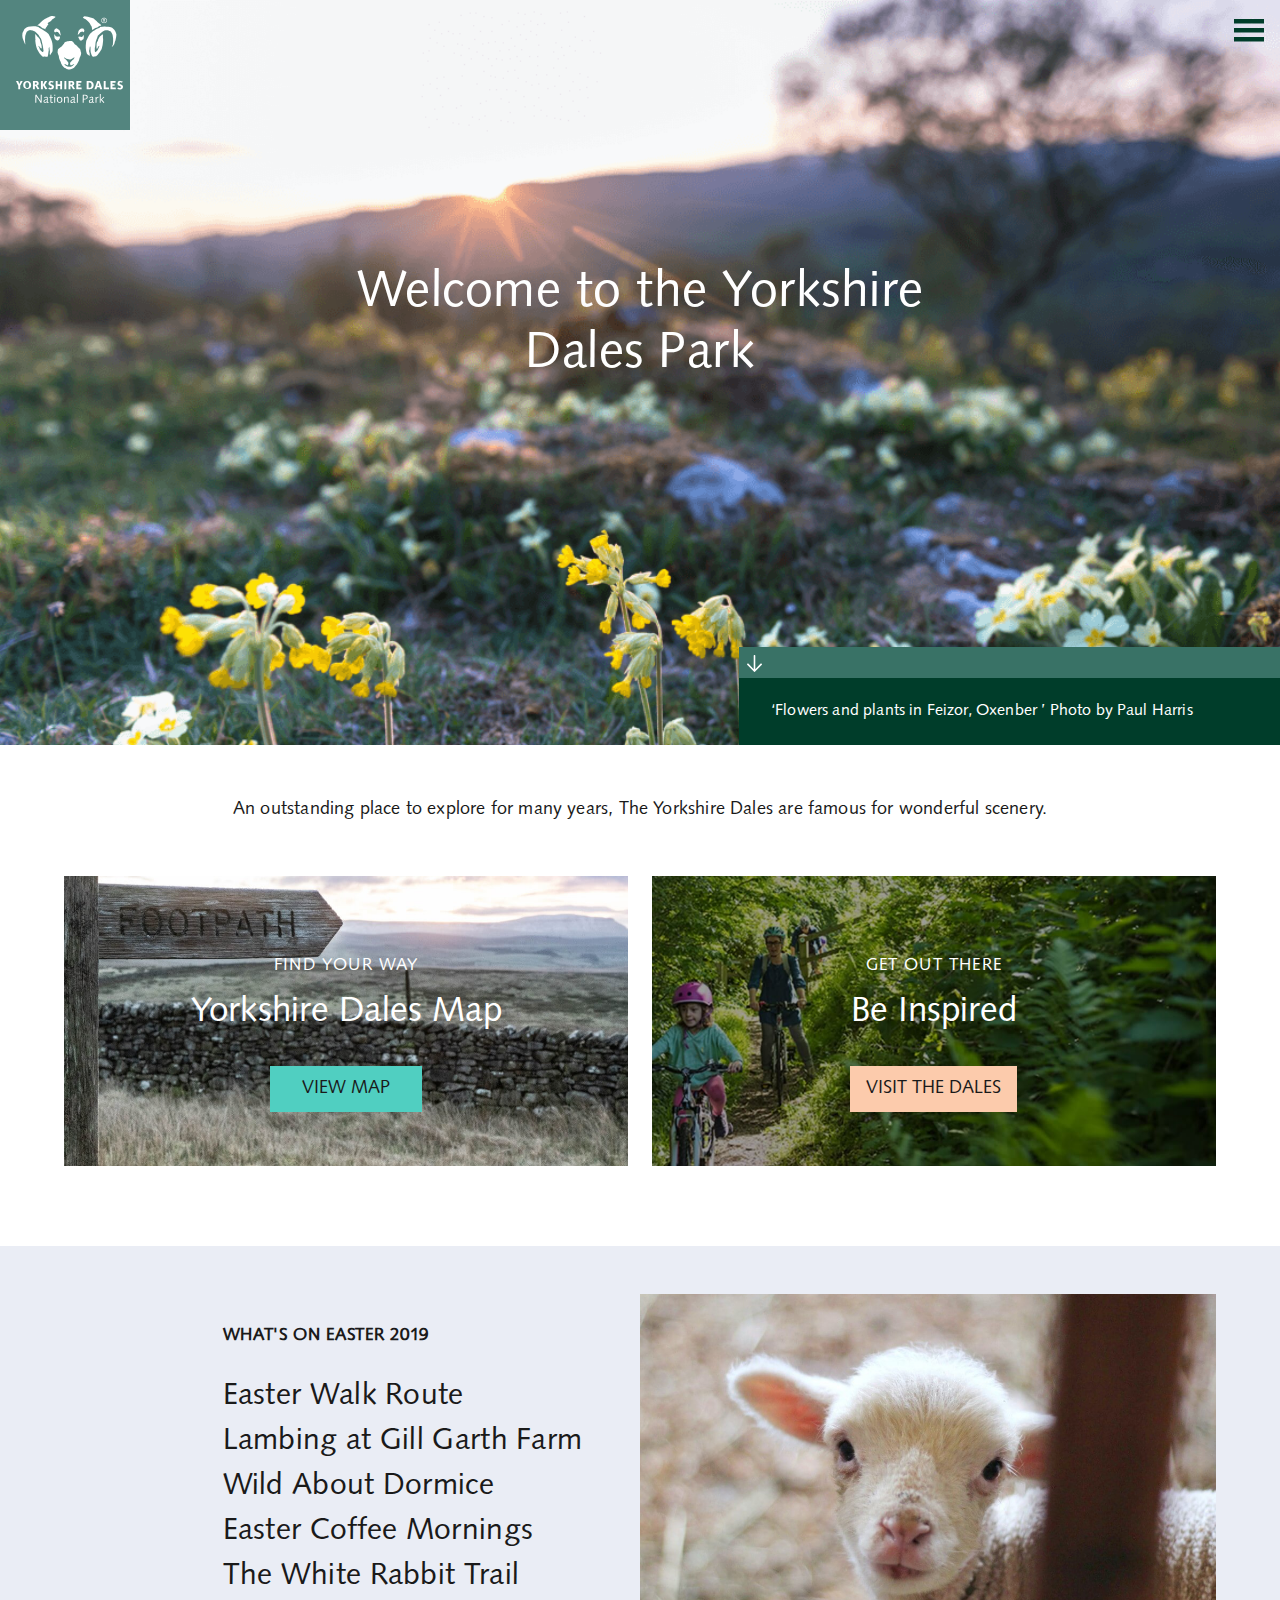
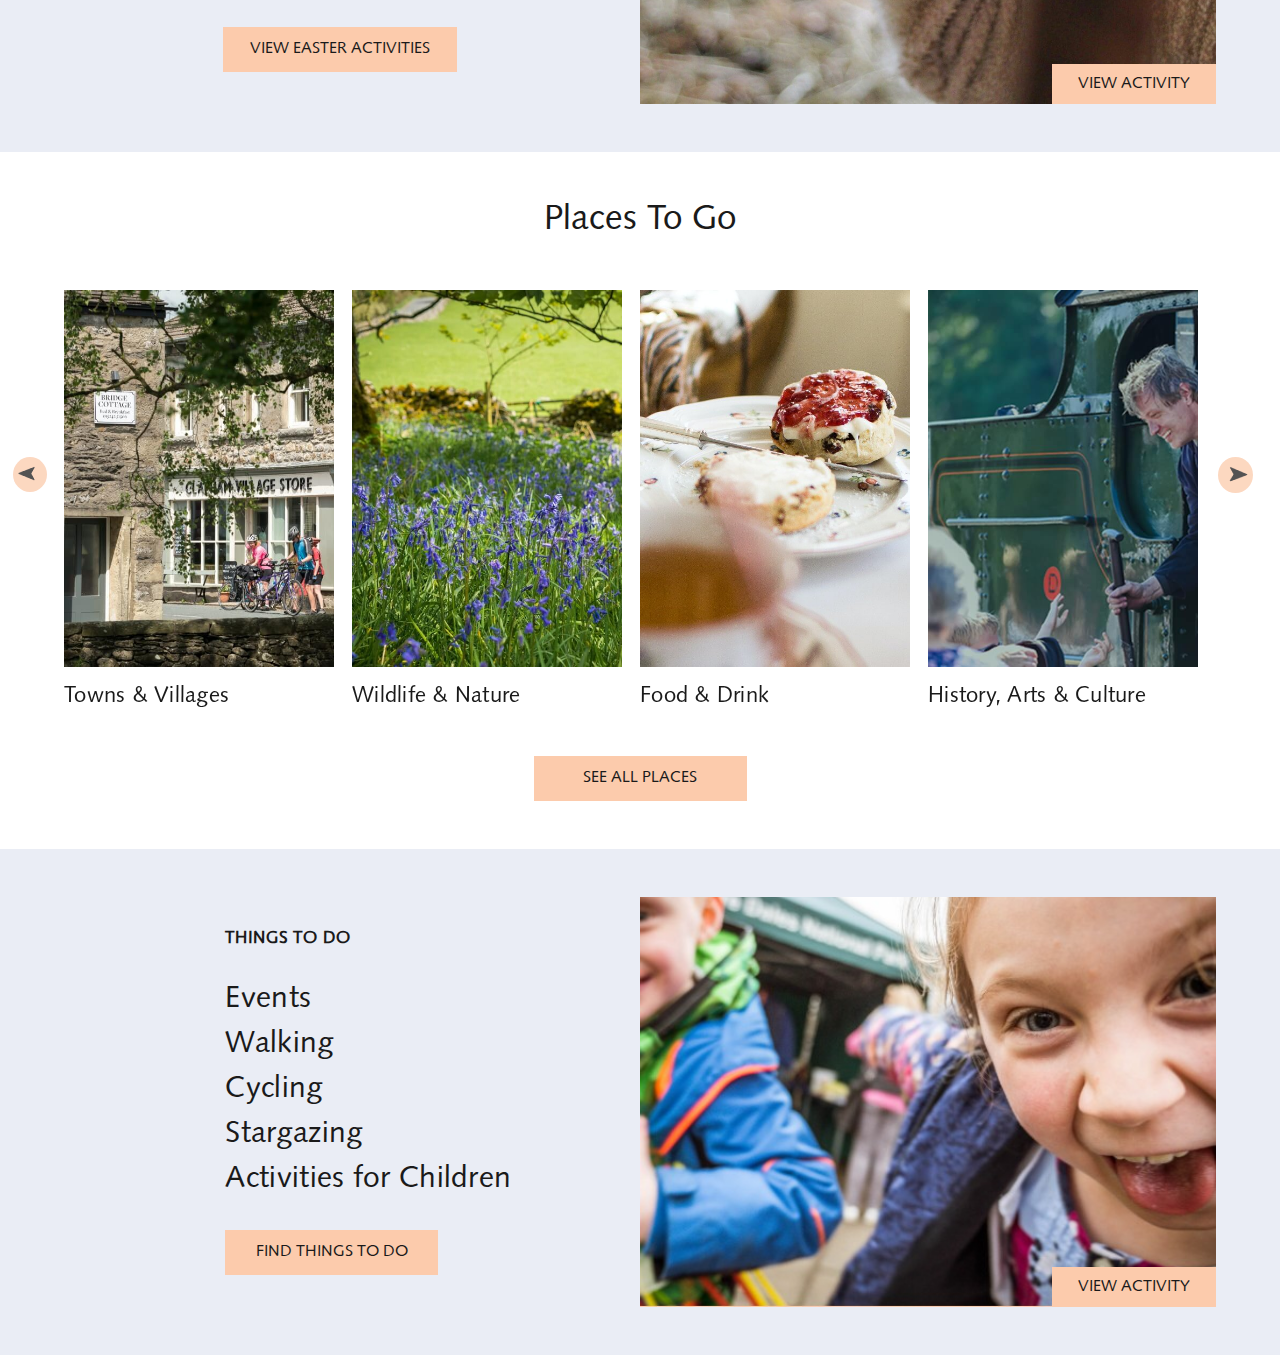
==== index.html @ fce26f01 "section four" ====
<!DOCTYPE html>
<html lang="en">
<head>
    <meta charset="UTF-8">
    <meta name="viewport" content="width=device-width, initial-scale=1"/>
    <link rel="shortcut icon" href="public/favicon.ico"/>
    <link rel="stylesheet" href="index.css">
    <link rel="stylesheet" type="text/css" href="slick-1.8.1/slick/slick.css"/>
    <link rel="stylesheet" type="text/css" href="slick-1.8.1/slick/slick-theme.css"/>
    <title>Yorkshire Dales Park | GabbyKC</title>
</head>
<body>
<header class="header">
    <div class="header__wrapper">
        <a href="#" class="header__logo">
            <img src="public/images/logo.svg" alt="Yorkshire Dales National Park">
        </a>
        <nav class="header__nav">
            <ul class="header__nav__ul">
                <li><a href="#">About</a></li>
                <li><a href="#">How You Can Help</a></li>
                <li><a href="#">Park Authority</a></li>
                <li><a href="#">Planning</a></li>
                <li><a href="#">Shop</a></li>
                <li><a href="#">News</a></li>
                <li><a href="#">Contact</a></li>
            </ul>
        </nav>

        <nav class="header__nav header__nav--main">
            <ul class="header__nav__ul">
                <li><a href="#">Places to Go</a></li>
                <li><a href="#">Things to Do</a></li>
                <li><a href="#">Plan Your Visit</a></li>
                <li><a href="#">Be Inspired</a></li>
                <li><a href="#">Explore By Map</a></li>
            </ul>
        </nav>

        <button id="modalButton" class="header__modal__button">
            <svg viewBox="0 0 100 80" width="30" height="30">
                <rect width="100" height="15"></rect>
                <rect y="30" width="100" height="15"></rect>
                <rect y="60" width="100" height="15"></rect>
            </svg>
        </button>

        <div id="headerModal" class="header__modal">
            <div class="header__modal__content">
                <span class="header__modal__close">&times;</span>
                <ul class="header__modal__content--first">
                    <li><a href="#">Places to Go</a></li>
                    <li><a href="#">Things to Do</a></li>
                    <li><a href="#">Plan Your Visit</a></li>
                    <li><a href="#">Be Inspired</a></li>
                    <li><a href="#">Explore By Map</a></li>
                </ul>

                <ul class="header__modal__content--second">
                    <li><a href="#">About</a></li>
                    <li><a href="#">How You Can Help</a></li>
                    <li><a href="#">Park Authority</a></li>
                    <li><a href="#">Planning</a></li>
                    <li><a href="#">Shop</a></li>
                    <li><a href="#">News</a></li>
                    <li><a href="#">Contact</a></li>
                </ul>
            </div>
        </div>
    </div>
    <h1 class="header__welcome">Welcome to the Yorkshire <br> Dales Park</h1>
    <div class="header__photo-credit">
        <div class="header__photo-credit__icon">
            <img src="public/images/hero-arrow.svg" alt="down arrow icon">
        </div>
        <p class="header__photo-credit__text">‘Flowers and plants in Feizor, Oxenber ’ Photo by Paul Harris</p>
    </div>
</header>

<section class="wrapper section-one">
    <p class="section-one__intro">
        An outstanding place to explore for many years, The Yorkshire Dales are famous for wonderful scenery.
    </p>
    <div class="d-flex space-between">
        <div class="flex-2 align-c section-one__background--first">
            <p class="section-one__small">FIND YOUR WAY</p>
            <h3 class="section-one__large">Yorkshire Dales Map</h3>
            <a href="#" class="section-one__link section-one__link--green">VIEW MAP</a>
        </div>
        <div class="flex-2 align-c section-one__background--second">
            <p class="section-one__small">GET OUT THERE</p>
            <h3 class="section-one__large">Be Inspired</h3>
            <a href="#" class="section-one__link section-one__link--salmon">VISIT THE DALES</a>
        </div>
    </div>
</section>

<section class="activities">
    <div class="wrapper d-flex activities__container">
        <div class="activities__content">
            <h5 class="activities__intro">WHAT'S ON EASTER 2019</h5>
            <img class="section-two__footprint--one" src="public/images/Footprint.svg" alt="footprint">
            <ul class="activities__list">
                <li>Easter Walk Route</li>
                <li>Lambing at Gill Garth Farm</li>
                <li>Wild About Dormice</li>
                <li>Easter Coffee Mornings</li>
                <li>The White Rabbit Trail</li>
            </ul>
            <a href="#" class="activities__view-all">VIEW EASTER ACTIVITIES</a>
        </div>
        <div class="activities__image">
            <img class="section-two__footprint--two" src="public/images/Footprint-1.svg" alt="footprint">
            <a href="#" class="activities__view-activity">VIEW ACTIVITY</a>
        </div>
    </div>
</section>

<section class="section-three wrapper">
    <h3 class="section-three__intro">Places To Go</h3>

    <div class="section-three__carousel">
        <div class="section-three__carousel__item">
            <img src="public/images/Rectangle1.jpg" alt="storefront stock image">
            <p>Towns & Villages</p>
        </div>
        <div class="section-three__carousel__item">
            <img src="public/images/Rectangle2.jpg" alt="lavender field stock image">
            <p>Wildlife & Nature</p>
        </div>
        <div class="section-three__carousel__item">
            <img src="public/images/Rectangle3.jpg" alt="tea and cakes stock image">
            <p>Food & Drink</p>
        </div>
        <div class="section-three__carousel__item">
            <img src="public/images/Rectangle4.jpg" alt="man in train stock image">
            <p>History, Arts & Culture</p>
        </div>

        <div class="section-three__carousel__item">
            <img src="public/images/Rectangle1.jpg" alt="storefront stock image">
            <p>First image again</p>
        </div>
        <div class="section-three__carousel__item">
            <img src="public/images/Rectangle2.jpg" alt="lavender field stock image">
            <p>Second image again</p>
        </div>
        <div class="section-three__carousel__item">
            <img src="public/images/Rectangle3.jpg" alt="tea and cakes stock image">
            <p>Third image again</p>
        </div>
        <div class="section-three__carousel__item">
            <img src="public/images/Rectangle4.jpg" alt="man in train stock image">
            <p>Fourth image again</p>
        </div>
    </div>
    <div class="section-three__see-all-container">
        <a href="#" class="section-three__see-all">SEE ALL PLACES</a>
    </div>
</section>

<section class="activities">
    <div class="wrapper d-flex activities__container">
        <div class="activities__content">
            <h5 class="activities__intro">THINGS TO DO</h5>
            <img class="section-four__footprint--one" src="public/images/Footprint.svg" alt="footprint">
            <ul class="activities__list activities__list--second">
                <li>Events</li>
                <li>Walking</li>
                <li>Cycling</li>
                <li>Stargazing</li>
                <li>Activities for Children</li>
            </ul>
            <a href="#" class="activities__view-all activities__view-all--second">FIND THINGS TO DO</a>
        </div>
        <div class="activities__image activities__image--second">
            <img class="section-four__footprint--two" src="public/images/Footprint-1.svg" alt="footprint">
            <a href="#" class="activities__view-activity">VIEW ACTIVITY</a>
        </div>
    </div>
</section>
<script src="https://ajax.googleapis.com/ajax/libs/jquery/3.5.1/jquery.min.js"></script>
<script src="slick-1.8.1/slick/slick.js"></script>
<script src="index.js"></script>
</body>
</html>
---- index.css ----
/*Font */
@font-face {
    font-family: 'Syntax LT Std Roman';
    src: url('public/fonts/SyntaxLTStd-Roman.otf');
}

/*Resets*/
* {
    margin: 0;
    padding: 0;
    box-sizing: border-box;
}

a {
    text-decoration: none;
    color: var(--text-colour);
}

body {
    font-family: 'Syntax LT Std Roman', sans-serif;
    color: var(--text-colour);
    font-size: var(--font-reg);
    max-width: 1460px;
    margin: auto;
}

/*Variables*/
:root {
    --white: #FFFFFF;
    --text-colour: #1A1A1A;
    --underline: #50CFC1;
    --btn-salmon: #FCCBAC;
    --blue-grey: #96A3CF;
    --light-blue-grey: #EAEDF5;
    --plum: #986987;
    --forest-green: #003D2A;
    --mid-forest-green: #397266;
    --logo-green: #53857F;
    --nav-green: #AACAC7;
    --footer-green: #5F877B;
    --font-reg: 16px;
    --font-reg-1: 17px;
    --font-reg-2: 18px;
    --font-reg-6: 22px;
    --font-med: 25px;
    --font-medx: 30px;
    --font-large: 35px;
    --font-largest: 50px;
    --border-radius: 4px
}

/*Utilities */
.wrapper {
    width: 70%;
    margin: auto;
}

.d-flex {
    display: flex;
}

.space-between {
    justify-content: space-between;
}

.flex-2 {
    flex-basis: 49%;
}

.align-c {
    text-align: center;
}

/*Styles */
.header {
    display: flex;
    flex-direction: column;
    height: 745px;
    justify-content: space-between;
    background: url('public/images/background-large.png');
    background-size: cover;
}

.header__wrapper {
    position: relative;
}

.header__logo {
    background: var(--logo-green);
    display: inline-block;
    position: absolute;
    left: 15%;
    height: 130px;
    width: 130px;
    padding: 1rem;
}

.header__nav {
    background: var(--white);
    padding-right: 15%;
    letter-spacing: 0.16px;
    height: 50px;
    padding-left: 12%;
    margin-left: 15%;
}

.header__nav--main {
    background: var(--nav-green);
    font-size: var(--font-reg-2);
    letter-spacing: 0.18px;
    padding-left: 10%;
}

.header__nav__ul {
    display: flex;
    list-style: none;
    justify-content: flex-end;
    height: 100%;
    align-items: center;
}

.header__nav li {
    padding: .15rem .6rem;
    border-radius: var(--border-radius);
    margin-left: 1rem;
}

.header__nav li:hover {
    background: var(--nav-green);
}

.header__nav--main li {
    margin-left: 2rem;
}

.header__nav--main li:hover {
    background: var(--white);
}

.header__welcome {
    text-align: center;
    font-size: var(--font-largest);
    color: var(--white);
    text-shadow: 0 3px 54px #0000007A;
    letter-spacing: 0.5px;
    font-weight: normal;
}

.header__modal {
    display: none;
}

.header__modal__button {
    display: none;
}

.header__photo-credit {
    align-self: flex-end;
    margin-right: 15%;
    color: var(--white);
    width: 541px;
}

.header__photo-credit__icon {
    background: var(--mid-forest-green);
    padding: .5rem 0 0 .5rem;
}

.header__photo-credit__text {
    padding: 1.5rem 2rem;
    background: var(--forest-green);
    letter-spacing: 0.16px;
}

.section-one {
    margin-bottom: 5rem;
}

.section-one__intro {
    text-align: center;
    letter-spacing: 0.18px;
    font-size: var(--font-reg-2);
    width: 55%;
    margin: 3.4rem auto;
}

.section-one__background--first {
    background: url('public/images/section-one-background-1.jpg');
    background-size: cover;
}

.section-one__background--second {
    background: url('public/images/section-one-background-2.jpg');
    background-size: cover;
}

.section-one__small {
    padding-top: 5rem;
    padding-bottom: 1rem;
    font-size: var(--font-reg-1);
    letter-spacing: 1.19px;
    color: var(--white);
}

.section-one__large {
    font-size: var(--font-large);
    padding-bottom: 2rem;
    color: var(--white);
    font-weight: normal;
}

.section-one__link {
    font-size: var(--font-reg-2);
    display: inline-block;
    margin-bottom: 3.4rem;
}

.section-one__link--green {
    background: var(--underline);
    padding: .75rem 2rem;
}

.section-one__link--salmon {
    background: var(--btn-salmon);
    padding: .75rem 1rem;
}

.activities {
    background: var(--light-blue-grey);
    padding: 3rem 0;
}

.activities__container {
    justify-content: flex-end;
}

.activities__content {
    margin-bottom: 2rem;
    position: relative;
}

.activities__intro {
    margin: 2rem 0;
    font-size: var(--font-reg-1);
    letter-spacing: 0.68px;
}

.section-two__footprint--one {
    position: absolute;
    left: -30%;
    bottom: 5%;
}

.activities__list {
    list-style: none;
    font-size: var(--font-medx);
    letter-spacing: 0.3px;
    margin-bottom: 2rem;
}

.activities__list li {
    position: relative;
    margin-bottom: .5rem;
}

.activities__list li:hover {
    text-decoration: underline;
    text-decoration-color: var(--underline);
    cursor: pointer;
}

.activities__list li:hover::before {
    content: '';
    position: absolute;
    left: -12%;
    width: 30px;
    height: 30px;
    background: url('public/images/arrow-right.png');
}

.activities__view-all {
    background: var(--btn-salmon);
    height: 45px;
    width: 234px;
    line-height: 45px;
    text-align: center;
    display: inline-block;
}

.activities__image {
    background: url('public/images/lambing.jpg');
    background-size: cover;
    flex-basis: 50%;
    margin-left: 5%;
    display: flex;
    align-items: flex-end;
    justify-content: flex-end;
    position: relative;
}

.section-two__footprint--two {
    position: absolute;
    bottom: -15%;
    left: 20%;
}

.activities__view-activity {
    background: var(--btn-salmon);
    height: 40px;
    width: 164px;
    line-height: 40px;
    text-align: center;
}

.section-three {
    margin: 3rem auto;
}

.section-three__intro {
    font-size: var(--font-large);
    text-align: center;
    margin-bottom: 3rem;
    font-weight: normal;
}

.section-three__carousel {
    position: relative;
}

.section-three__carousel::after {
    position: absolute;
    content: '';
    height: 3px;
    width: 15%;
    background: var(--underline);
    bottom: -2%;
}

.section-three__carousel__item {
    height: 350px;
    width: 250px;
}

.slick-slide {
    margin-right: 18px;
}

.section-three__carousel button.slick-prev, button.slick-next {
    top: 40%!important;
}

.slick-prev:before, .slick-next:before {
    content: url('public/images/arrow-left.png') !important;
    background: var(--btn-salmon);
    border-radius: 50%;
    position: absolute;
    right: 60% !important;
    padding: .25rem;
}

.slick-next:before {
    content: url('public/images/arrow-right.png') !important;
    right: -60% !important;
}

.section-three__carousel__item img {
    width: 100%;
}

.section-three__carousel__item p {
    font-size: var(--font-reg-6);
    letter-spacing: 0.25px;
    margin-top: 1rem;
}

.section-three__see-all-container {
    text-align: center;
    margin-top: 3rem;
}

.section-three__see-all {
    background: var(--btn-salmon);
    display: inline-block;
    height: 45px;
    width: 213px;
    text-align: center;
    line-height: 45px;
}

.activities__list--second {
    width: 357px;
}

.section-four__footprint--one {
    position: absolute;
    left: -30%;
    top: 30%;
}

.activities__image--second {
    background: url('public/images/children.jpg');
    background-size: cover;
}

.section-four__footprint--two {
    position: absolute;
    top: -8%;
    right: 5%;
}

.activities__view-all--second{
    width: 213px;
}








/*Media Queries */
@media (max-width: 700px) {
    .header__photo-credit {
        width: 100%;
    }

    .section-one .d-flex {
        flex-direction: column;
    }

    .section-one__background--first {
        margin-bottom: 2rem;
    }

    .activities__container {
        flex-direction: column;
    }

    .activities__image {
        min-height: 350px;
        margin-left: 0;
    }
}

@media (max-width: 1300px) {
    .wrapper {
        width: 90%;
    }

    .header__logo {
        left: 0;
    }

    .header__nav {
        display: none;
    }

    .header__photo-credit {
        margin-right: 0;
    }

    .header__modal__button {
        position: absolute;
        right: 0;
        margin: .5rem;
        border: none;
        display: inline-block;
        cursor: pointer;
        padding: .5rem .5rem 0;
        border-radius: var(--border-radius);
        background: unset;
    }

    .header__modal__button svg {
        fill: var(--forest-green);
    }

    .header__modal {
        position: fixed;
        z-index: 1;
        padding-top: 100px;
        left: 0;
        top: 0;
        font-size: var(--font-reg-6);
        width: 100%;
        height: 100%;
        overflow: auto;
        background-color: rgb(0, 0, 0); /* Fallback color */
        background-color: rgba(0, 0, 0, 0.4); /* Black w/ opacity */
    }

    .header__modal__content {
        background-color: var(--white);
        margin: auto;
        padding: 2rem;
        border: 1px solid #888;
        width: 80%;
    }

    .header__modal__close {
        color: #aaaaaa;
        float: right;
        font-size: 28px;
        font-weight: bold;
    }

    .header__modal__close:hover,
    .header__modal__close:focus {
        color: #000;
        text-decoration: none;
        cursor: pointer;
    }

    .header__modal__content ul {
        list-style: none;
        text-align: center;
        line-height: 2.25rem;
    }

    .header__modal__content--first {
        padding-top: 3rem;
    }

    .header__modal__content--second {
        padding: 3rem 0;
        position: relative;
    }

    .header__modal__content--second::before {
        position: absolute;
        content: '';
        height: 2px;
        width: 50%;
        top: 8%;
        right: 25%;
        background: var(--forest-green);
    }

    .header__modal__content--first a, .header__modal__content--second a {
        padding: .25rem 1rem;
        border-radius: var(--border-radius);
    }

    .header__modal__content--first a:hover, .header__modal__content--second a:hover {
        background: var(--nav-green);
        color: var(--white);
    }

    .section-one__intro {
        width: 80%;
    }

    .section-two__footprint--one, .section-two__footprint--two, .section-four__footprint--one, .section-four__footprint--two {
        display: none;
    }

    .activities__image, .activities__image--second {
        background-position: bottom;

    }

    .section-three__carousel::after {
        display: none;
    }
}
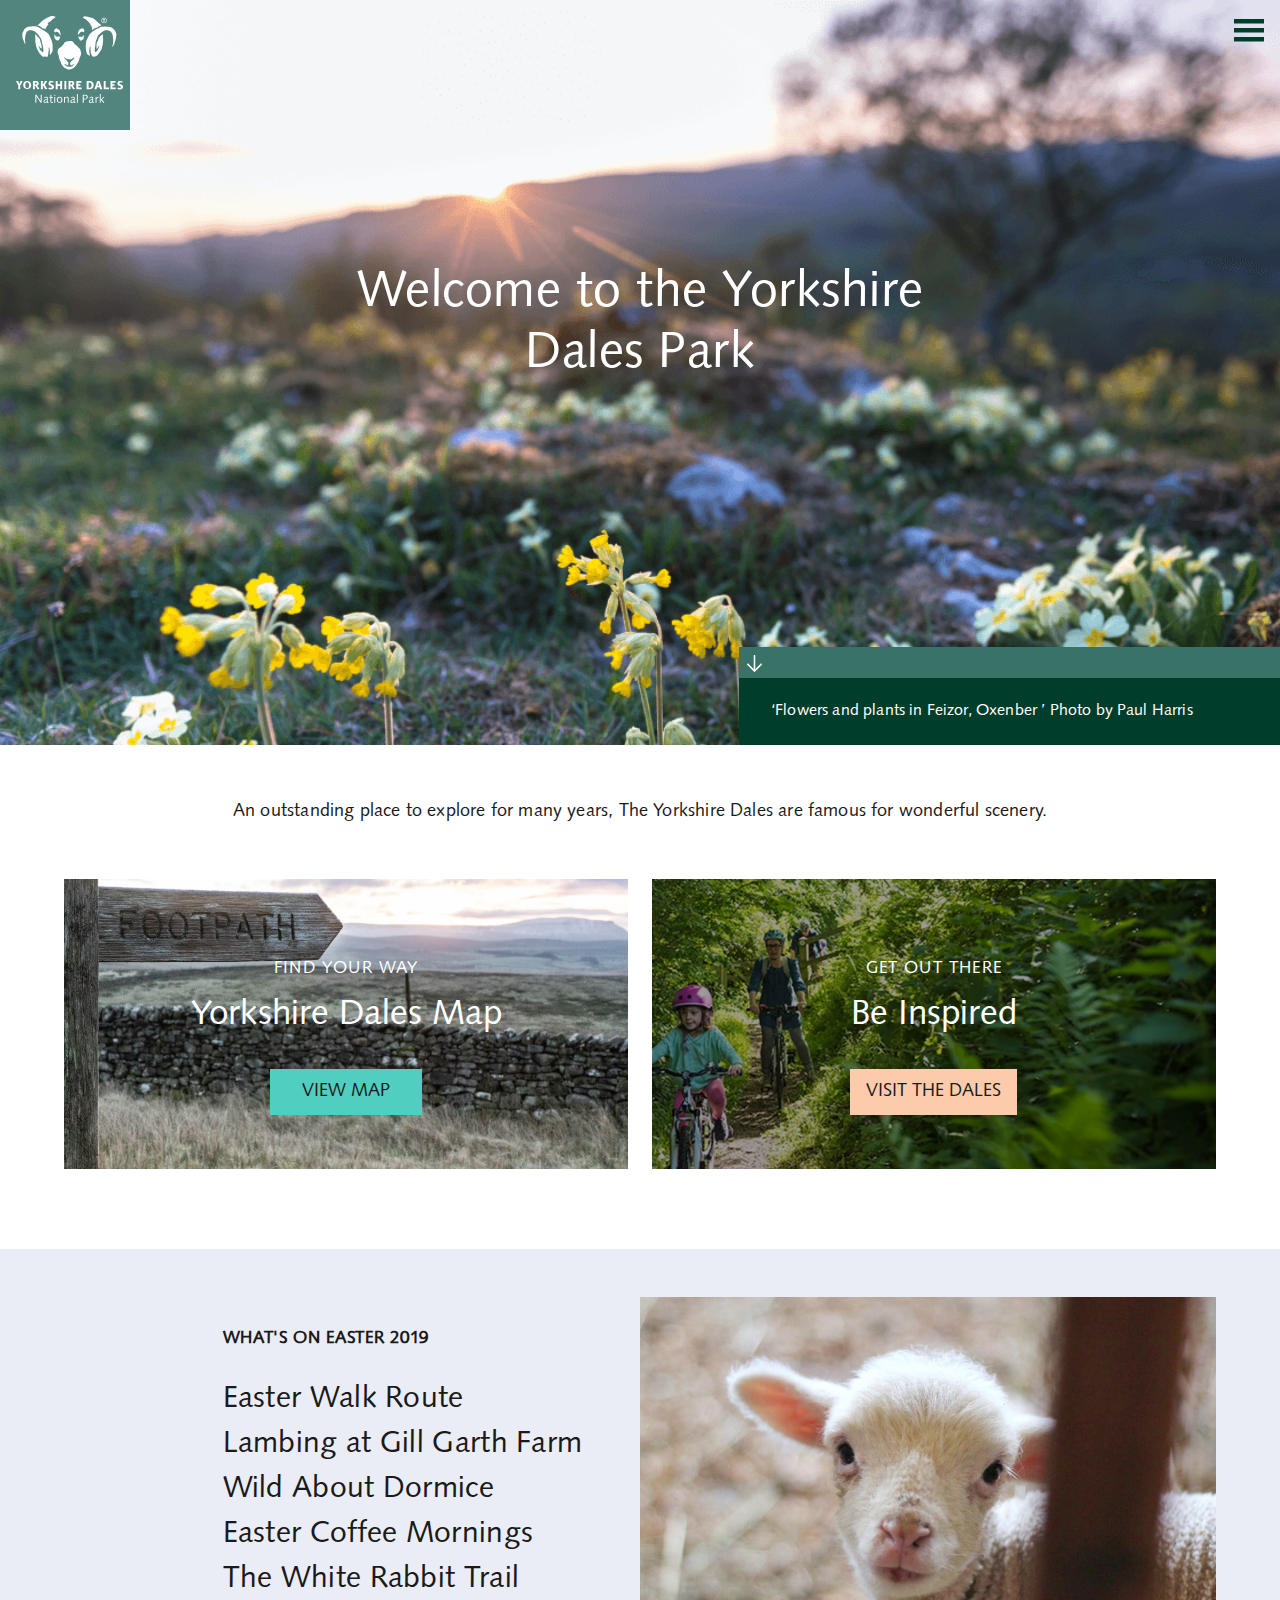
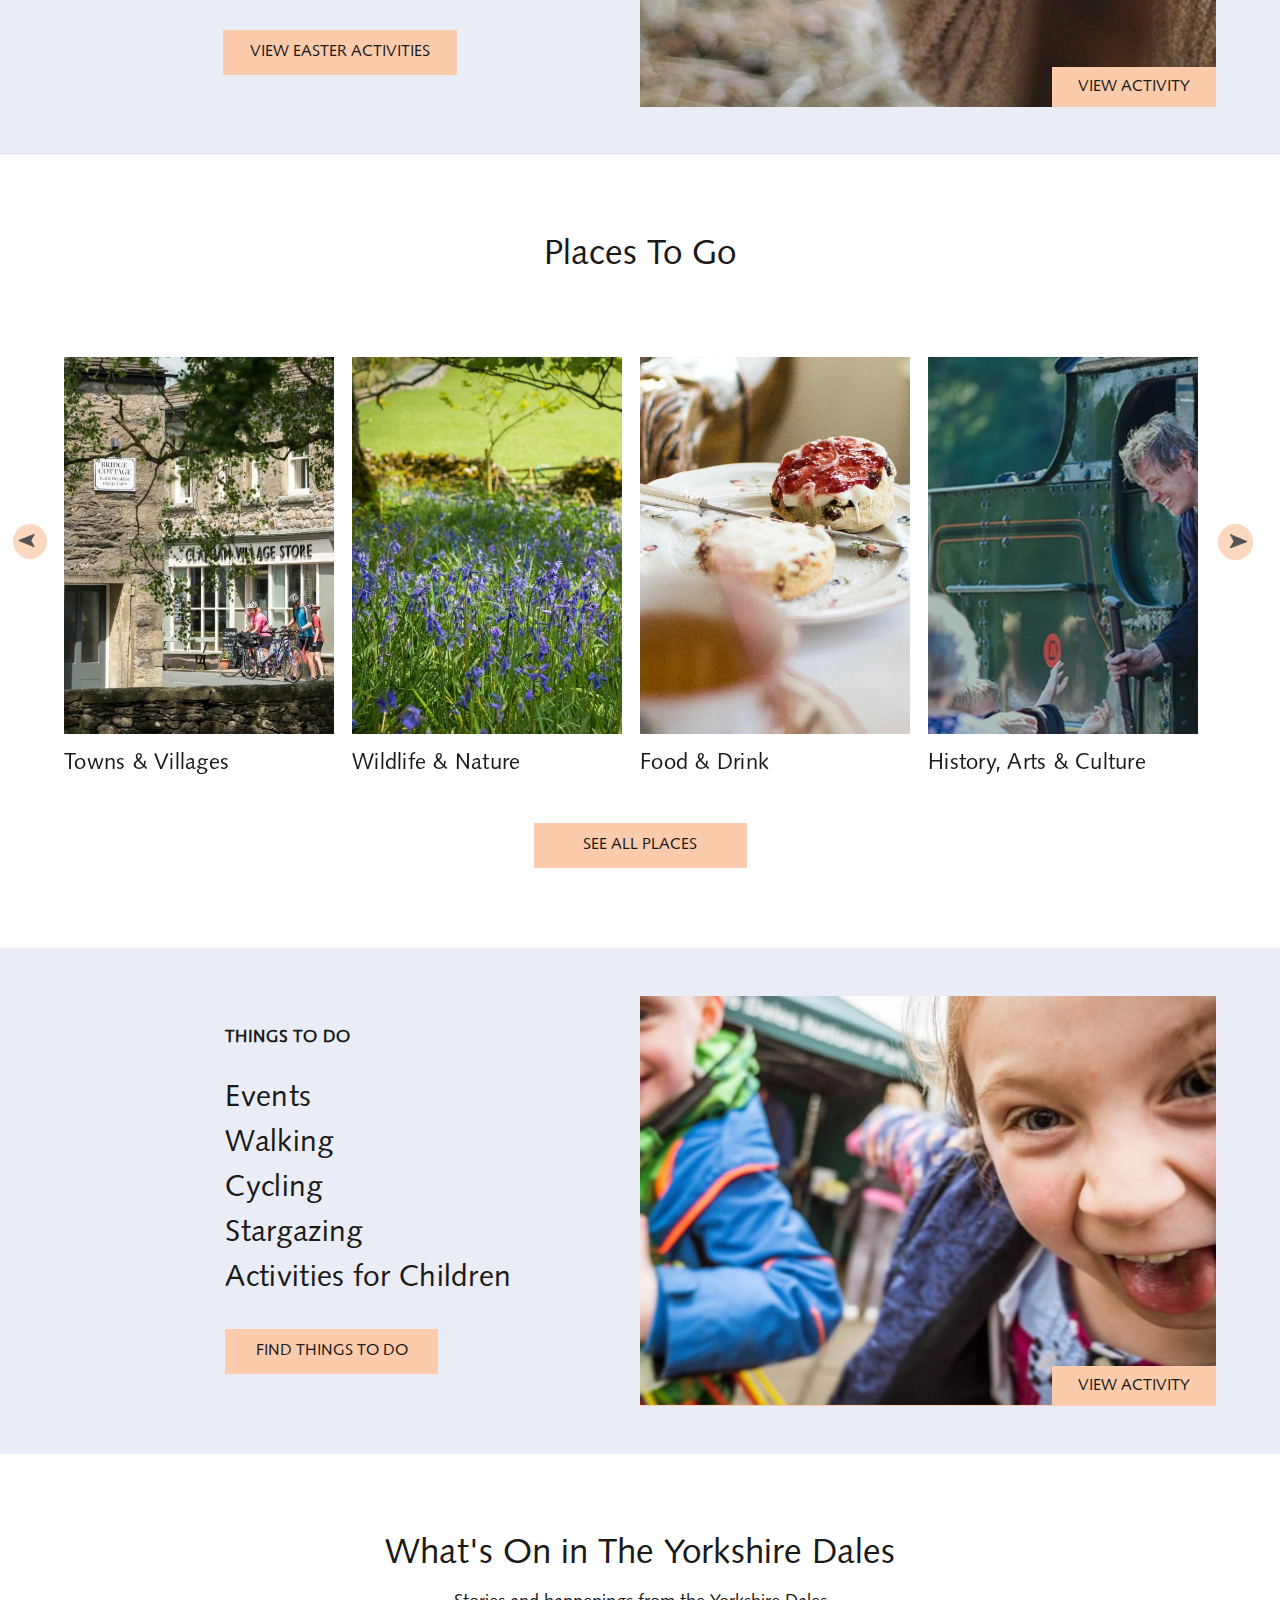
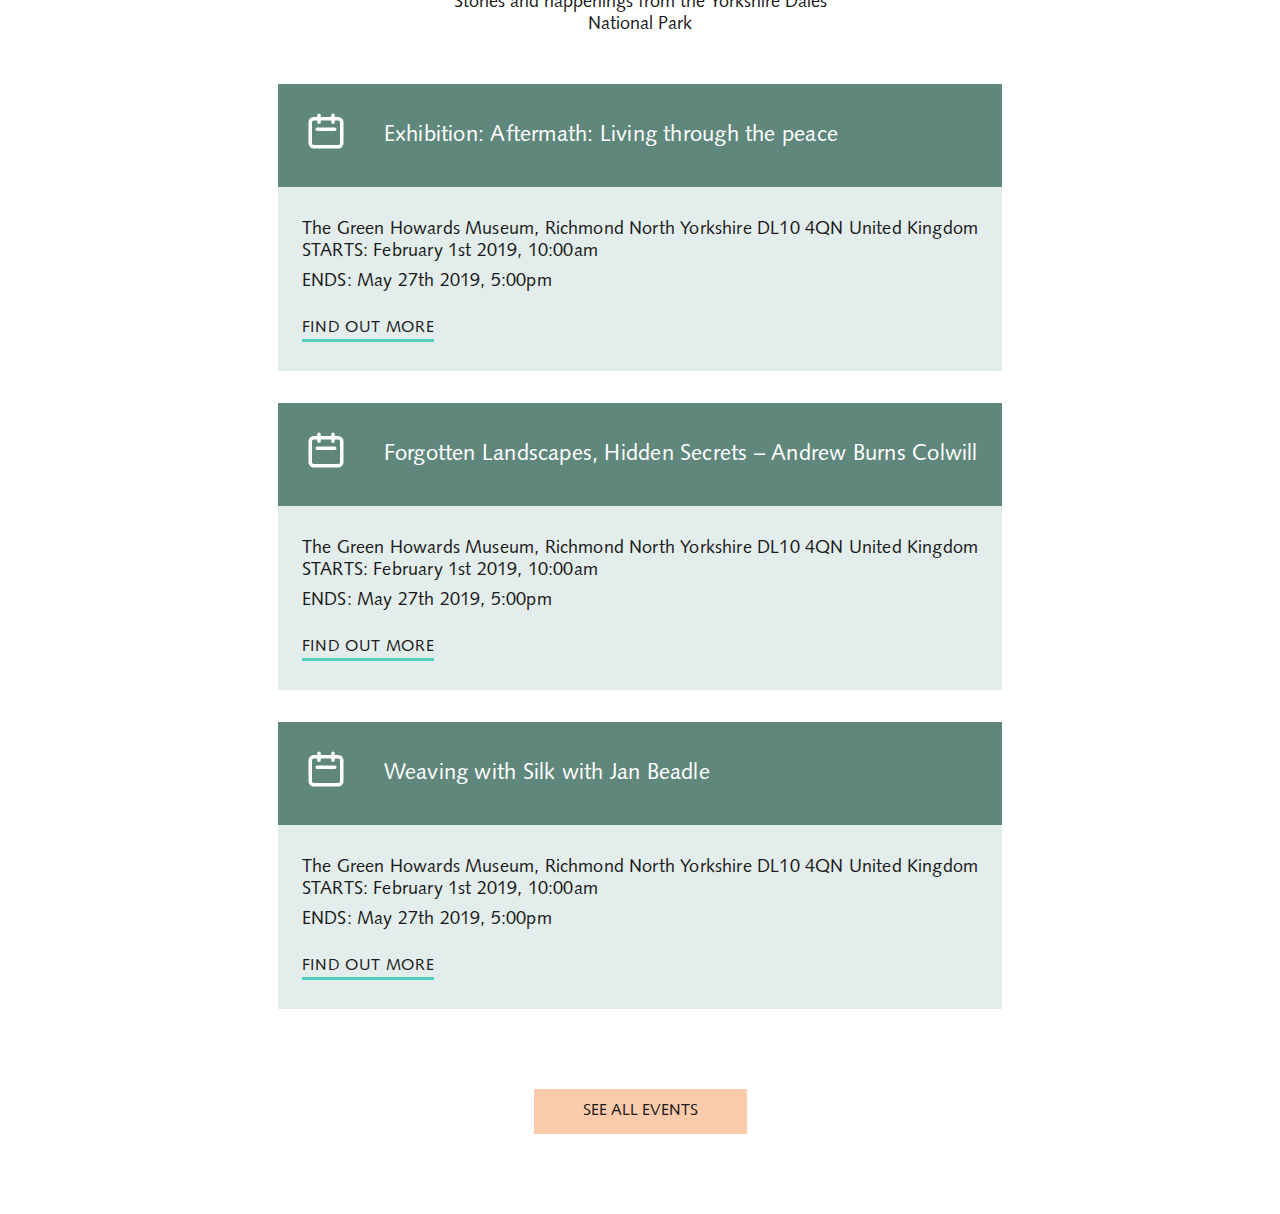
==== commit b6543d2f: "section five + rename variables" ====
--- a/index.html
+++ b/index.html
@@ -117,7 +117,7 @@
 </section>
 
 <section class="section-three wrapper">
-    <h3 class="section-three__intro">Places To Go</h3>
+    <h3 class="section-headings">Places To Go</h3>
 
     <div class="section-three__carousel">
         <div class="section-three__carousel__item">
@@ -154,7 +154,7 @@
             <p>Fourth image again</p>
         </div>
     </div>
-    <div class="section-three__see-all-container">
+    <div class="see-all-link-container">
         <a href="#" class="section-three__see-all">SEE ALL PLACES</a>
     </div>
 </section>
@@ -179,6 +179,59 @@
         </div>
     </div>
 </section>
+
+<section class="section-five wrapper">
+    <h3 class="section-headings mb-small">What's On in The Yorkshire Dales</h3>
+    <p class="section-five__intro">Stories and happenings from the Yorkshire Dales <br> National Park</p>
+    <div class="section-five__events d-flex space-between">
+        <div class="section-five__event">
+            <h4><span><svg xmlns="http://www.w3.org/2000/svg" class="h-6 w-6" fill="none" viewBox="0 0 24 24"
+                           stroke="currentColor">
+                    <path stroke-linecap="round" stroke-linejoin="round" stroke-width="2"
+                          d="M8 7V3m8 4V3m-9 8h10M5 21h14a2 2 0 002-2V7a2 2 0 00-2-2H5a2 2 0 00-2 2v12a2 2 0 002 2z"/>
+                    </svg></span>Exhibition: Aftermath: Living through the peace
+            </h4>
+            <div class="section-five__event__content">
+                <p>The Green Howards Museum, Richmond North Yorkshire DL10 4QN United Kingdom
+                </p>
+                <p>STARTS: February 1st 2019, 10:00am</p>
+                <p class="section-five__event-end">ENDS: May 27th 2019, 5:00pm</p>
+                <a href="#" class="section-five__event-more">FIND OUT MORE</a>
+            </div>
+        </div>
+        <div class="section-five__event">
+            <h4><span><svg xmlns="http://www.w3.org/2000/svg" class="h-6 w-6" fill="none" viewBox="0 0 24 24"
+                           stroke="currentColor">
+                    <path stroke-linecap="round" stroke-linejoin="round" stroke-width="2"
+                          d="M8 7V3m8 4V3m-9 8h10M5 21h14a2 2 0 002-2V7a2 2 0 00-2-2H5a2 2 0 00-2 2v12a2 2 0 002 2z"/>
+                    </svg></span>Forgotten Landscapes, Hidden Secrets – Andrew Burns Colwill
+            </h4>
+            <div class="section-five__event__content">
+                <p>The Green Howards Museum, Richmond North Yorkshire DL10 4QN United Kingdom</p>
+                <p>STARTS: February 1st 2019, 10:00am</p>
+                <p class="section-five__event-end">ENDS: May 27th 2019, 5:00pm</p>
+                <a href="#" class="section-five__event-more">FIND OUT MORE</a>
+            </div>
+        </div>
+        <div class="section-five__event">
+            <h4><span><svg xmlns="http://www.w3.org/2000/svg" class="h-6 w-6" fill="none" viewBox="0 0 24 24"
+                           stroke="currentColor">
+                    <path stroke-linecap="round" stroke-linejoin="round" stroke-width="2"
+                          d="M8 7V3m8 4V3m-9 8h10M5 21h14a2 2 0 002-2V7a2 2 0 00-2-2H5a2 2 0 00-2 2v12a2 2 0 002 2z"/>
+                    </svg></span>Weaving with Silk with Jan Beadle
+            </h4>
+            <div class="section-five__event__content">
+                <p>The Green Howards Museum, Richmond North Yorkshire DL10 4QN United Kingdom</p>
+                <p>STARTS: February 1st 2019, 10:00am</p>
+                <p class="section-five__event-end">ENDS: May 27th 2019, 5:00pm</p>
+                <a href="#" class="section-five__event-more">FIND OUT MORE</a>
+            </div>
+        </div>
+    </div>
+    <div class="see-all-link-container">
+        <a href="#" class="section-five__events__see-all">SEE ALL EVENTS</a>
+    </div>
+</section>
 <script src="https://ajax.googleapis.com/ajax/libs/jquery/3.5.1/jquery.min.js"></script>
 <script src="slick-1.8.1/slick/slick.js"></script>
 <script src="index.js"></script>
--- a/index.css
+++ b/index.css
@@ -27,17 +27,18 @@
 /*Variables*/
 :root {
     --white: #FFFFFF;
-    --text-colour: #1A1A1A;
-    --underline: #50CFC1;
-    --btn-salmon: #FCCBAC;
+    --green-highlight: #50CFC1;
+    --salmon: #FCCBAC;
     --blue-grey: #96A3CF;
     --light-blue-grey: #EAEDF5;
+    --green-darkest: #003D2A;
+    --green-dark: #397266;
+    --green-mid-1: #53857F;
+    --green-mid-2: #5F877B;
+    --green-light: #AACAC7;
+    --green-lightest: #E3EDEC;
     --plum: #986987;
-    --forest-green: #003D2A;
-    --mid-forest-green: #397266;
-    --logo-green: #53857F;
-    --nav-green: #AACAC7;
-    --footer-green: #5F877B;
+    --text-colour: #1A1A1A;
     --font-reg: 16px;
     --font-reg-1: 17px;
     --font-reg-2: 18px;
@@ -71,6 +72,22 @@
     text-align: center;
 }
 
+.section-headings {
+    font-size: var(--font-large);
+    text-align: center;
+    margin-bottom: 5rem;
+    font-weight: normal;
+}
+
+.mb-small {
+    margin-bottom: 1rem;
+}
+
+.see-all-link-container {
+    text-align: center;
+    margin-top: 3rem;
+}
+
 /*Styles */
 .header {
     display: flex;
@@ -86,7 +103,7 @@
 }
 
 .header__logo {
-    background: var(--logo-green);
+    background: var(--green-mid-1);
     display: inline-block;
     position: absolute;
     left: 15%;
@@ -105,7 +122,7 @@
 }
 
 .header__nav--main {
-    background: var(--nav-green);
+    background: var(--green-light);
     font-size: var(--font-reg-2);
     letter-spacing: 0.18px;
     padding-left: 10%;
@@ -126,7 +143,7 @@
 }
 
 .header__nav li:hover {
-    background: var(--nav-green);
+    background: var(--green-light);
 }
 
 .header__nav--main li {
@@ -162,13 +179,13 @@
 }
 
 .header__photo-credit__icon {
-    background: var(--mid-forest-green);
+    background: var(--green-dark);
     padding: .5rem 0 0 .5rem;
 }
 
 .header__photo-credit__text {
     padding: 1.5rem 2rem;
-    background: var(--forest-green);
+    background: var(--green-darkest);
     letter-spacing: 0.16px;
 }
 
@@ -181,7 +198,7 @@
     letter-spacing: 0.18px;
     font-size: var(--font-reg-2);
     width: 55%;
-    margin: 3.4rem auto;
+    margin: 3.5rem auto;
 }
 
 .section-one__background--first {
@@ -216,12 +233,12 @@
 }
 
 .section-one__link--green {
-    background: var(--underline);
+    background: var(--green-highlight);
     padding: .75rem 2rem;
 }
 
 .section-one__link--salmon {
-    background: var(--btn-salmon);
+    background: var(--salmon);
     padding: .75rem 1rem;
 }
 
@@ -265,7 +282,7 @@
 
 .activities__list li:hover {
     text-decoration: underline;
-    text-decoration-color: var(--underline);
+    text-decoration-color: var(--green-highlight);
     cursor: pointer;
 }
 
@@ -279,7 +296,7 @@
 }
 
 .activities__view-all {
-    background: var(--btn-salmon);
+    background: var(--salmon);
     height: 45px;
     width: 234px;
     line-height: 45px;
@@ -305,7 +322,7 @@
 }
 
 .activities__view-activity {
-    background: var(--btn-salmon);
+    background: var(--salmon);
     height: 40px;
     width: 164px;
     line-height: 40px;
@@ -313,14 +330,7 @@
 }
 
 .section-three {
-    margin: 3rem auto;
-}
-
-.section-three__intro {
-    font-size: var(--font-large);
-    text-align: center;
-    margin-bottom: 3rem;
-    font-weight: normal;
+    margin: 5rem auto;
 }
 
 .section-three__carousel {
@@ -332,7 +342,7 @@
     content: '';
     height: 3px;
     width: 15%;
-    background: var(--underline);
+    background: var(--green-highlight);
     bottom: -2%;
 }
 
@@ -351,7 +361,7 @@
 
 .slick-prev:before, .slick-next:before {
     content: url('public/images/arrow-left.png') !important;
-    background: var(--btn-salmon);
+    background: var(--salmon);
     border-radius: 50%;
     position: absolute;
     right: 60% !important;
@@ -373,13 +383,8 @@
     margin-top: 1rem;
 }
 
-.section-three__see-all-container {
-    text-align: center;
-    margin-top: 3rem;
-}
-
 .section-three__see-all {
-    background: var(--btn-salmon);
+    background: var(--salmon);
     display: inline-block;
     height: 45px;
     width: 213px;
@@ -410,6 +415,89 @@
 
 .activities__view-all--second{
     width: 213px;
+}
+
+.section-five {
+    margin: 5rem auto;
+}
+
+.section-five__intro {
+    font-size: var(--font-reg-2);
+    text-align: center;
+}
+
+.section-five__events {
+    margin-top: 3rem;
+}
+
+.section-five__event {
+    width: 32%;
+}
+
+.section-five__event h4 {
+    font-size: var(--font-reg-6);
+    color: var(--white);
+    background: var(--green-mid-2);
+    font-weight: normal;
+    padding: 1rem 1.5rem;
+    letter-spacing: 0.22px;
+    height: 103px;
+    display: flex;
+    align-items: center;
+}
+
+.section-five__event span {
+    margin-right: 5%;
+}
+
+.section-five__event svg {
+    height: 42px;
+    width: 48px;
+}
+
+.section-five__event__content {
+    font-size: var(--font-reg-2);
+    padding: 2rem 1.5rem;
+    background: var(--green-lightest);
+    letter-spacing: 0.18px;
+}
+
+.section-five__event-end {
+    margin: .5rem 0 1.5rem 0;
+}
+
+.section-five__event-more {
+    font-size: var(--font-reg);
+    position: relative;
+    letter-spacing: 0.64px;
+}
+
+.section-five__event-more::after {
+    position: absolute;
+    content: '';
+    height: 3px;
+    width: 100%;
+    background: var(--green-highlight);
+    bottom: -40%;
+    left: 0;
+}
+
+.section-five__event-more:hover::before {
+    content: '';
+    position: absolute;
+    right: -25%;
+    width: 30px;
+    height: 30px;
+    background: url('public/images/arrow-right.png');
+}
+
+.section-five__events__see-all {
+    background: var(--salmon);
+    height: 45px;
+    width: 213px;
+    line-height: 45px;
+    text-align: center;
+    display: inline-block;
 }
 
 
@@ -473,7 +561,7 @@
     }
 
     .header__modal__button svg {
-        fill: var(--forest-green);
+        fill: var(--green-darkest);
     }
 
     .header__modal {
@@ -534,7 +622,7 @@
         width: 50%;
         top: 8%;
         right: 25%;
-        background: var(--forest-green);
+        background: var(--green-darkest);
     }
 
     .header__modal__content--first a, .header__modal__content--second a {
@@ -543,7 +631,7 @@
     }
 
     .header__modal__content--first a:hover, .header__modal__content--second a:hover {
-        background: var(--nav-green);
+        background: var(--green-light);
         color: var(--white);
     }
 
@@ -563,4 +651,14 @@
     .section-three__carousel::after {
         display: none;
     }
+
+    .section-five__events {
+        flex-wrap: wrap;
+        justify-content: center;
+    }
+
+    .section-five__event {
+        width: auto;
+        margin-bottom: 2rem;
+    }
 }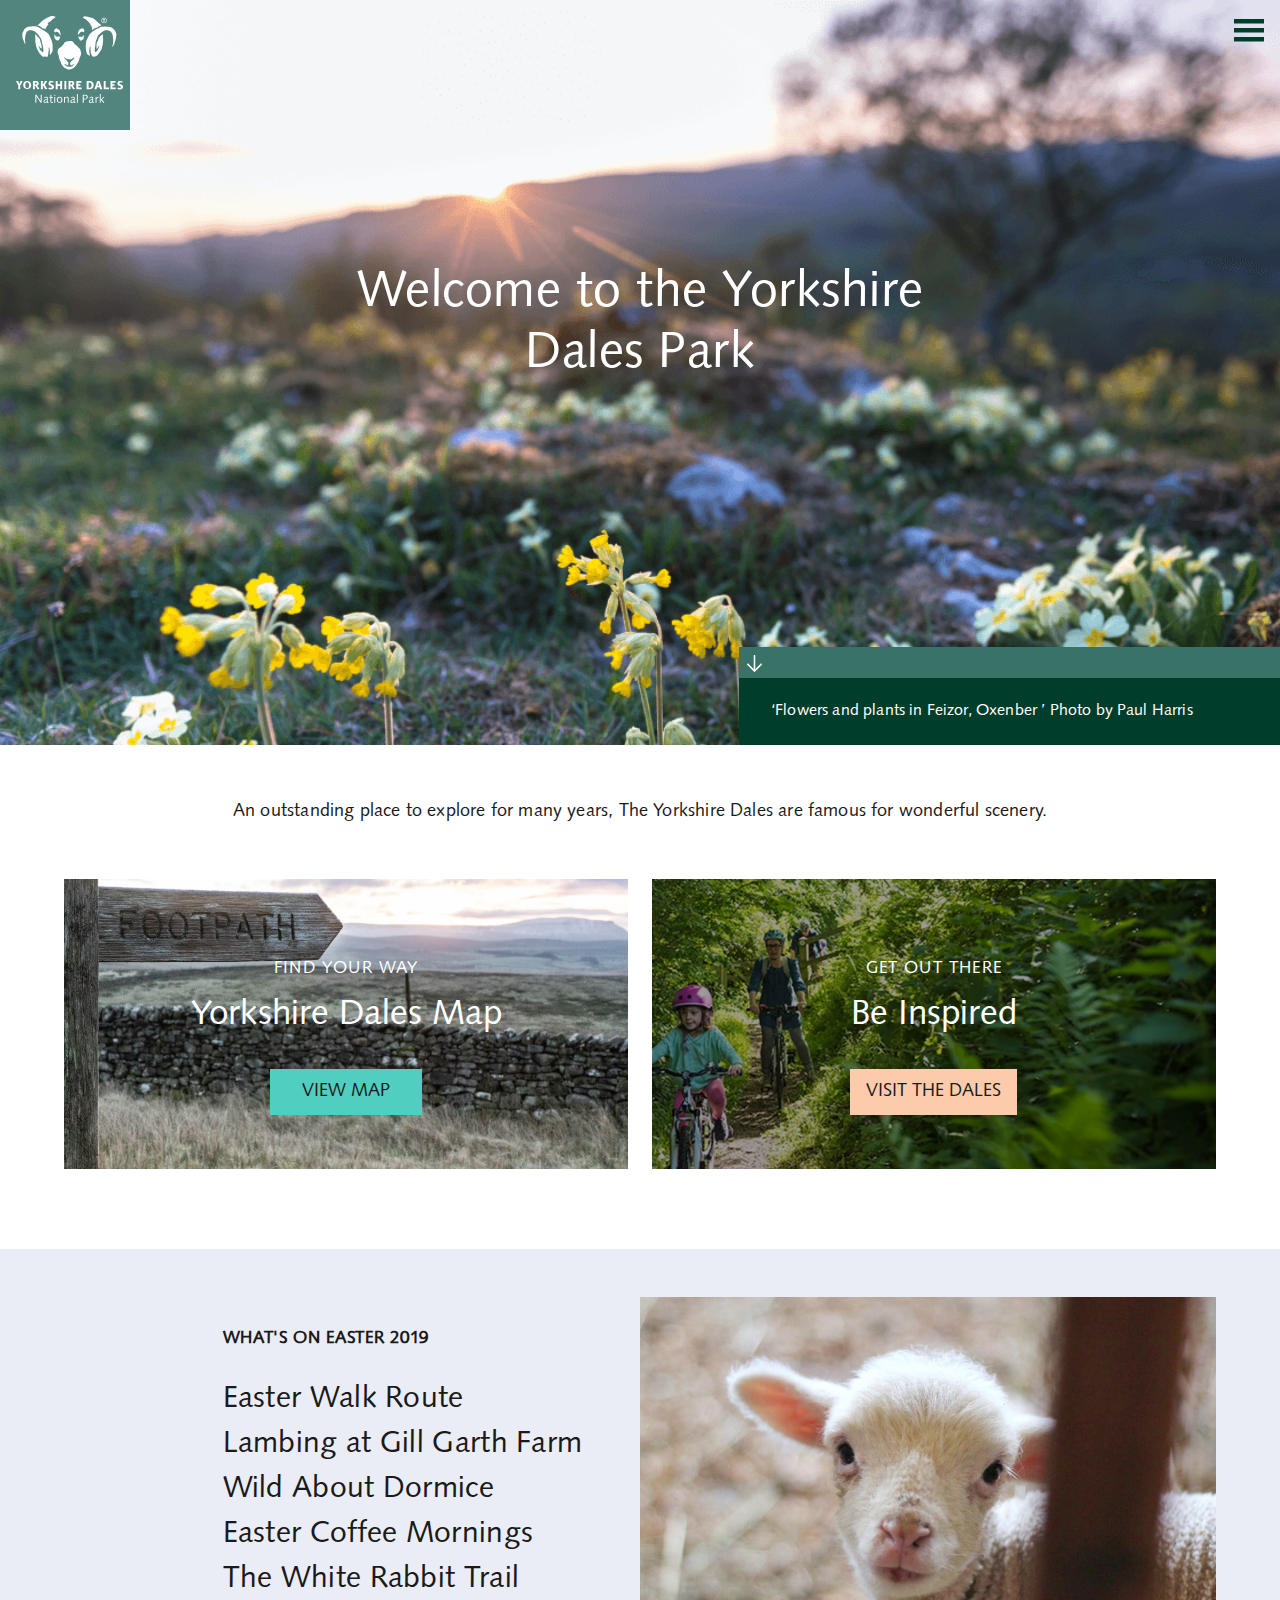
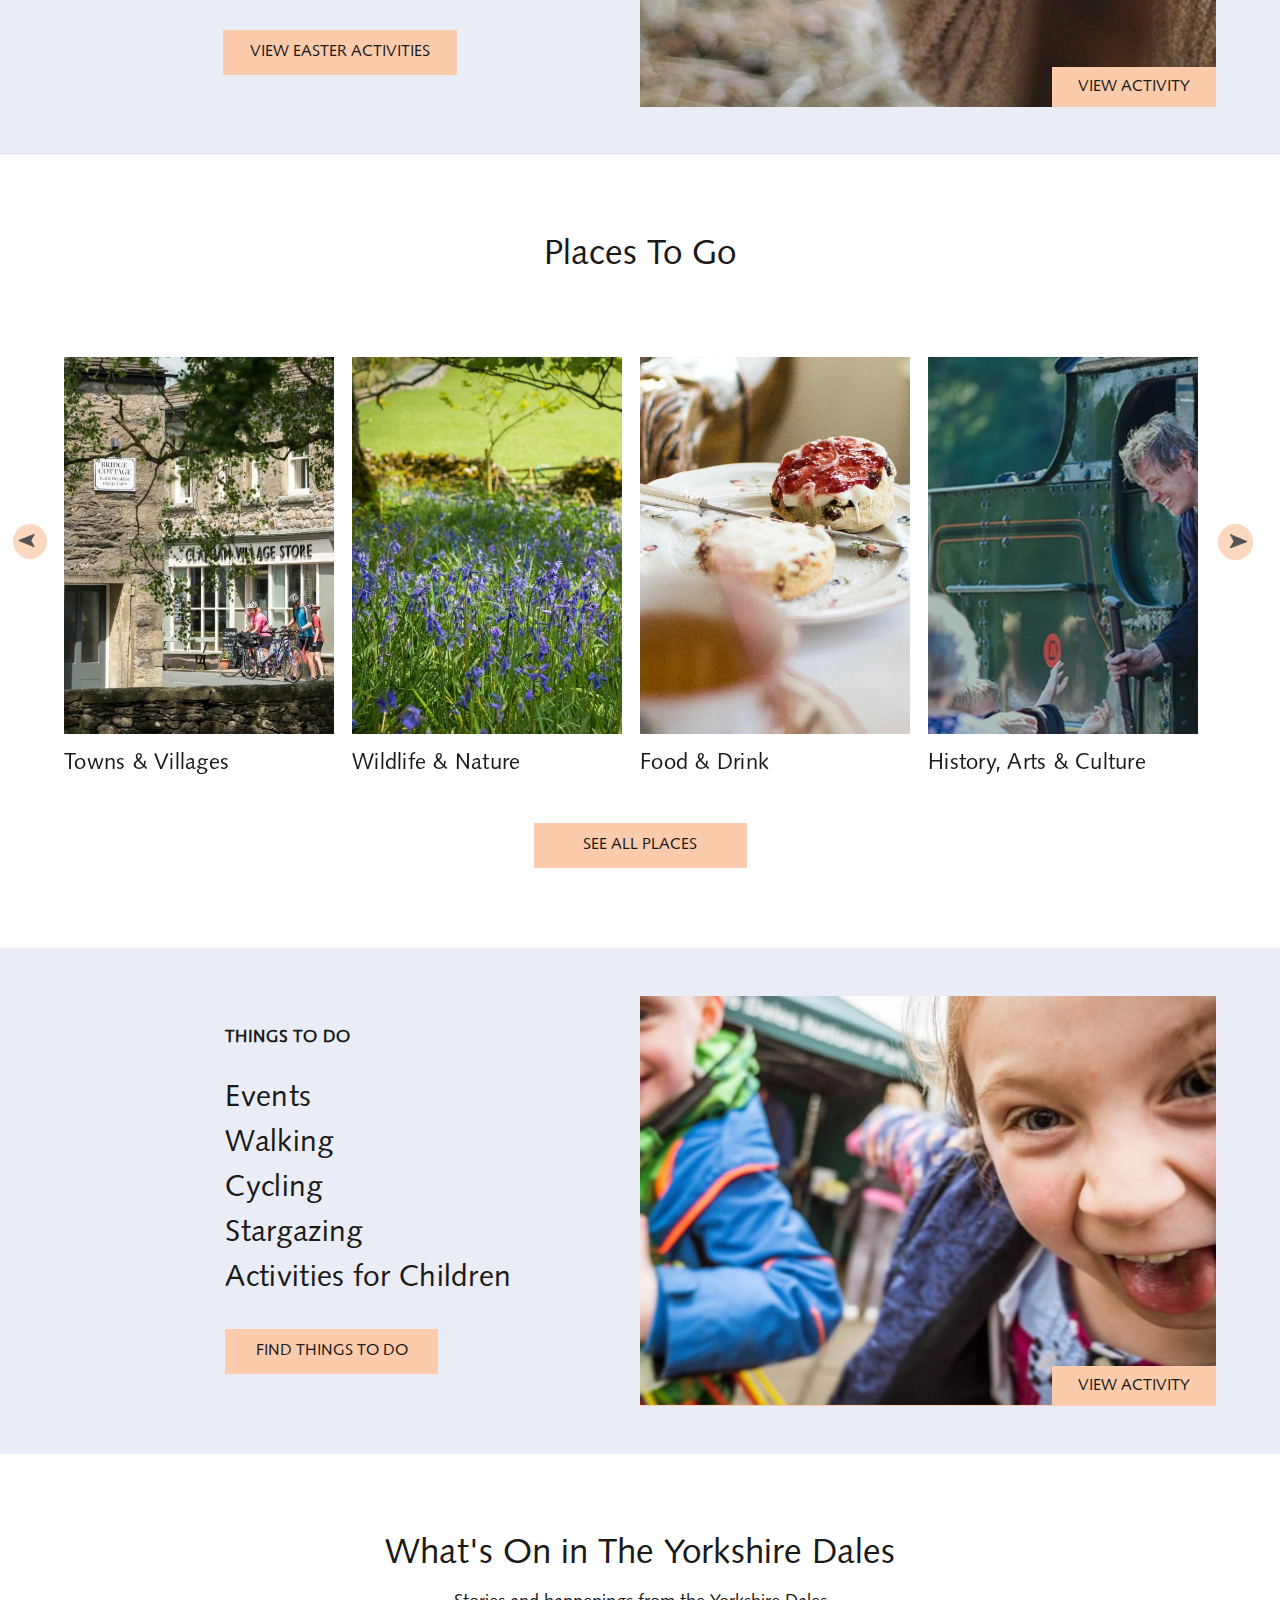
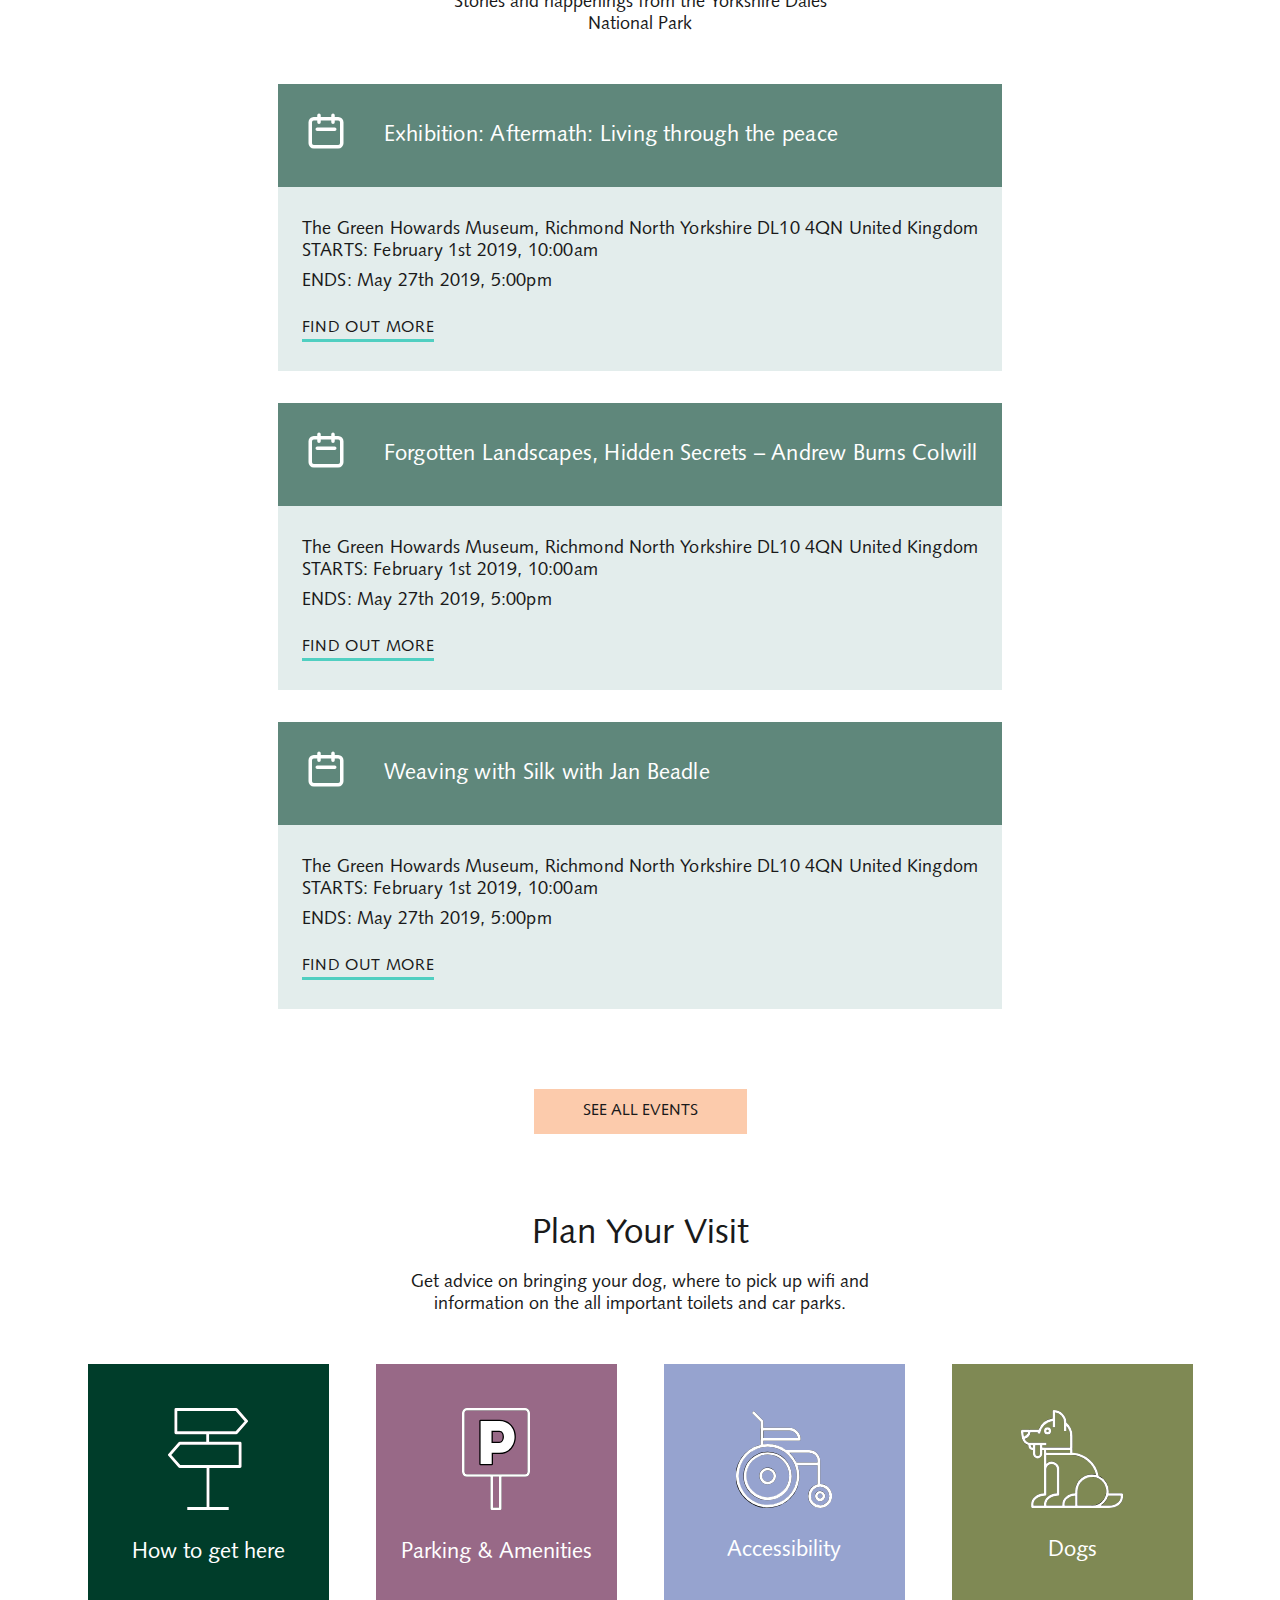
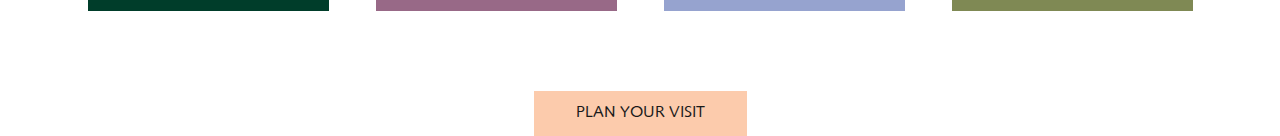
==== commit 61fa08b9: "refactor + section six" ====
--- a/index.html
+++ b/index.html
@@ -107,11 +107,11 @@
                 <li>Easter Coffee Mornings</li>
                 <li>The White Rabbit Trail</li>
             </ul>
-            <a href="#" class="activities__view-all">VIEW EASTER ACTIVITIES</a>
+            <a href="#" class="see-all-link activities__view-all">VIEW EASTER ACTIVITIES</a>
         </div>
         <div class="activities__image">
             <img class="section-two__footprint--two" src="public/images/Footprint-1.svg" alt="footprint">
-            <a href="#" class="activities__view-activity">VIEW ACTIVITY</a>
+            <a href="#" class="view-activity-link">VIEW ACTIVITY</a>
         </div>
     </div>
 </section>
@@ -155,7 +155,7 @@
         </div>
     </div>
     <div class="see-all-link-container">
-        <a href="#" class="section-three__see-all">SEE ALL PLACES</a>
+        <a href="#" class="see-all-link">SEE ALL PLACES</a>
     </div>
 </section>
 
@@ -171,18 +171,18 @@
                 <li>Stargazing</li>
                 <li>Activities for Children</li>
             </ul>
-            <a href="#" class="activities__view-all activities__view-all--second">FIND THINGS TO DO</a>
+            <a href="#" class="see-all-link">FIND THINGS TO DO</a>
         </div>
         <div class="activities__image activities__image--second">
             <img class="section-four__footprint--two" src="public/images/Footprint-1.svg" alt="footprint">
-            <a href="#" class="activities__view-activity">VIEW ACTIVITY</a>
+            <a href="#" class="view-activity-link">VIEW ACTIVITY</a>
         </div>
     </div>
 </section>
 
 <section class="section-five wrapper">
     <h3 class="section-headings mb-small">What's On in The Yorkshire Dales</h3>
-    <p class="section-five__intro">Stories and happenings from the Yorkshire Dales <br> National Park</p>
+    <p class="section-intro-small">Stories and happenings from the Yorkshire Dales <br> National Park</p>
     <div class="section-five__events d-flex space-between">
         <div class="section-five__event">
             <h4><span><svg xmlns="http://www.w3.org/2000/svg" class="h-6 w-6" fill="none" viewBox="0 0 24 24"
@@ -232,6 +232,34 @@
         <a href="#" class="section-five__events__see-all">SEE ALL EVENTS</a>
     </div>
 </section>
+
+<section class="wrapper">
+    <h3 class="section-headings mb-small">Plan Your Visit</h3>
+    <p class="section-intro-small">Get advice on bringing your dog, where to pick up wifi and <br> information on the
+        all
+        important toilets and car parks.</p>
+    <div class="d-flex space-between section-six__content ">
+        <div class="section-six__content__first">
+            <img src="public/images/DirectionIcon.svg" alt="signpost icon">
+            <p>How to get here</p>
+        </div>
+        <div class="section-six__content__second">
+            <img src="public/images/ParkingIcon.svg" alt="parking icon">
+            <p>Parking & Amenities</p>
+        </div>
+        <div class="section-six__content__third">
+            <img src="public/images/WheelchairIcon.svg" alt="wheelchair icon">
+            <p>Accessibility</p>
+        </div>
+        <div class="section-six__content__fourth">
+            <img src="public/images/DogIcon.svg" alt="dog icon">
+            <p>Dogs</p>
+        </div>
+    </div>
+    <div class="see-all-link-container">
+        <a href="#" class="see-all-link">PLAN YOUR VISIT</a>
+    </div>
+</section>
 <script src="https://ajax.googleapis.com/ajax/libs/jquery/3.5.1/jquery.min.js"></script>
 <script src="slick-1.8.1/slick/slick.js"></script>
 <script src="index.js"></script>
--- a/index.css
+++ b/index.css
@@ -31,6 +31,7 @@
     --salmon: #FCCBAC;
     --blue-grey: #96A3CF;
     --light-blue-grey: #EAEDF5;
+    --green-yellow: #7F8954;
     --green-darkest: #003D2A;
     --green-dark: #397266;
     --green-mid-1: #53857F;
@@ -79,6 +80,11 @@
     font-weight: normal;
 }
 
+.section-intro-small {
+    font-size: var(--font-reg-2);
+    text-align: center;
+}
+
 .mb-small {
     margin-bottom: 1rem;
 }
@@ -86,6 +92,23 @@
 .see-all-link-container {
     text-align: center;
     margin-top: 3rem;
+}
+
+.see-all-link {
+    background: var(--salmon);
+    display: inline-block;
+    height: 45px;
+    width: 213px;
+    text-align: center;
+    line-height: 45px;
+}
+
+.view-activity-link {
+    background: var(--salmon);
+    height: 40px;
+    width: 164px;
+    line-height: 40px;
+    text-align: center;
 }
 
 /*Styles */
@@ -296,12 +319,7 @@
 }
 
 .activities__view-all {
-    background: var(--salmon);
-    height: 45px;
     width: 234px;
-    line-height: 45px;
-    text-align: center;
-    display: inline-block;
 }
 
 .activities__image {
@@ -321,14 +339,6 @@
     left: 20%;
 }
 
-.activities__view-activity {
-    background: var(--salmon);
-    height: 40px;
-    width: 164px;
-    line-height: 40px;
-    text-align: center;
-}
-
 .section-three {
     margin: 5rem auto;
 }
@@ -356,7 +366,7 @@
 }
 
 .section-three__carousel button.slick-prev, button.slick-next {
-    top: 40%!important;
+    top: 40% !important;
 }
 
 .slick-prev:before, .slick-next:before {
@@ -383,15 +393,6 @@
     margin-top: 1rem;
 }
 
-.section-three__see-all {
-    background: var(--salmon);
-    display: inline-block;
-    height: 45px;
-    width: 213px;
-    text-align: center;
-    line-height: 45px;
-}
-
 .activities__list--second {
     width: 357px;
 }
@@ -413,17 +414,8 @@
     right: 5%;
 }
 
-.activities__view-all--second{
-    width: 213px;
-}
-
 .section-five {
     margin: 5rem auto;
-}
-
-.section-five__intro {
-    font-size: var(--font-reg-2);
-    text-align: center;
 }
 
 .section-five__events {
@@ -500,12 +492,44 @@
     display: inline-block;
 }
 
-
-
-
-
-
-
+.section-six__content {
+    margin-top: 3rem;
+    font-size: var(--font-reg-6);
+}
+
+.section-six__content div {
+    height: 247px;
+    width: 241px;
+    color: var(--white);
+    display: flex;
+    justify-content: center;
+    align-items: center;
+    flex-direction: column;
+}
+
+.section-six__content p {
+    margin-top: 1.8rem;
+}
+
+.section-six__content__first {
+    background: var(--green-darkest);
+}
+
+.section-six__content__first img {
+    height: 102px;
+}
+
+.section-six__content__second {
+    background: var(--plum);
+}
+
+.section-six__content__third {
+    background: var(--blue-grey);
+}
+
+.section-six__content__fourth {
+    background: var(--green-yellow);
+}
 
 /*Media Queries */
 @media (max-width: 700px) {
@@ -645,7 +669,6 @@
 
     .activities__image, .activities__image--second {
         background-position: bottom;
-
     }
 
     .section-three__carousel::after {
@@ -661,4 +684,13 @@
         width: auto;
         margin-bottom: 2rem;
     }
+
+    .section-six__content {
+        flex-wrap: wrap;
+        justify-content: space-around;
+    }
+
+    .section-six__content div {
+        margin-bottom: 2rem;
+    }
 }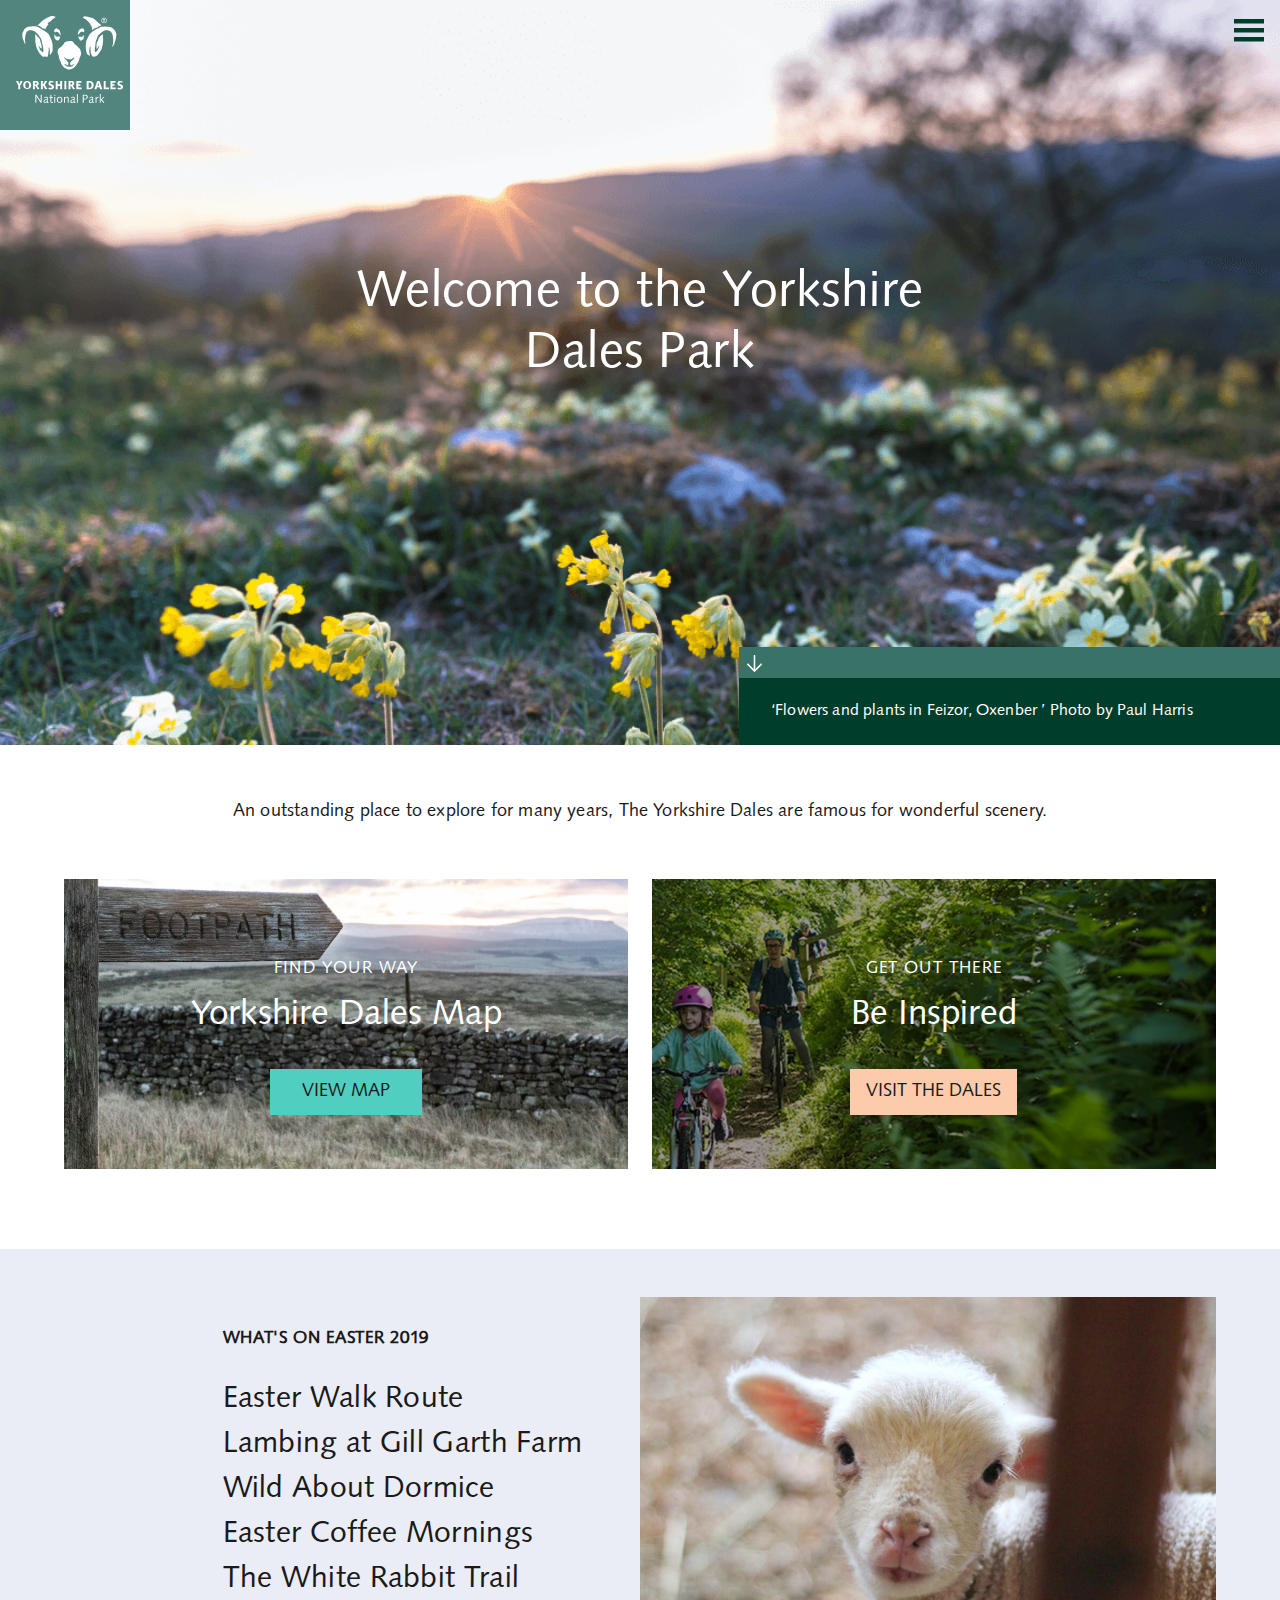
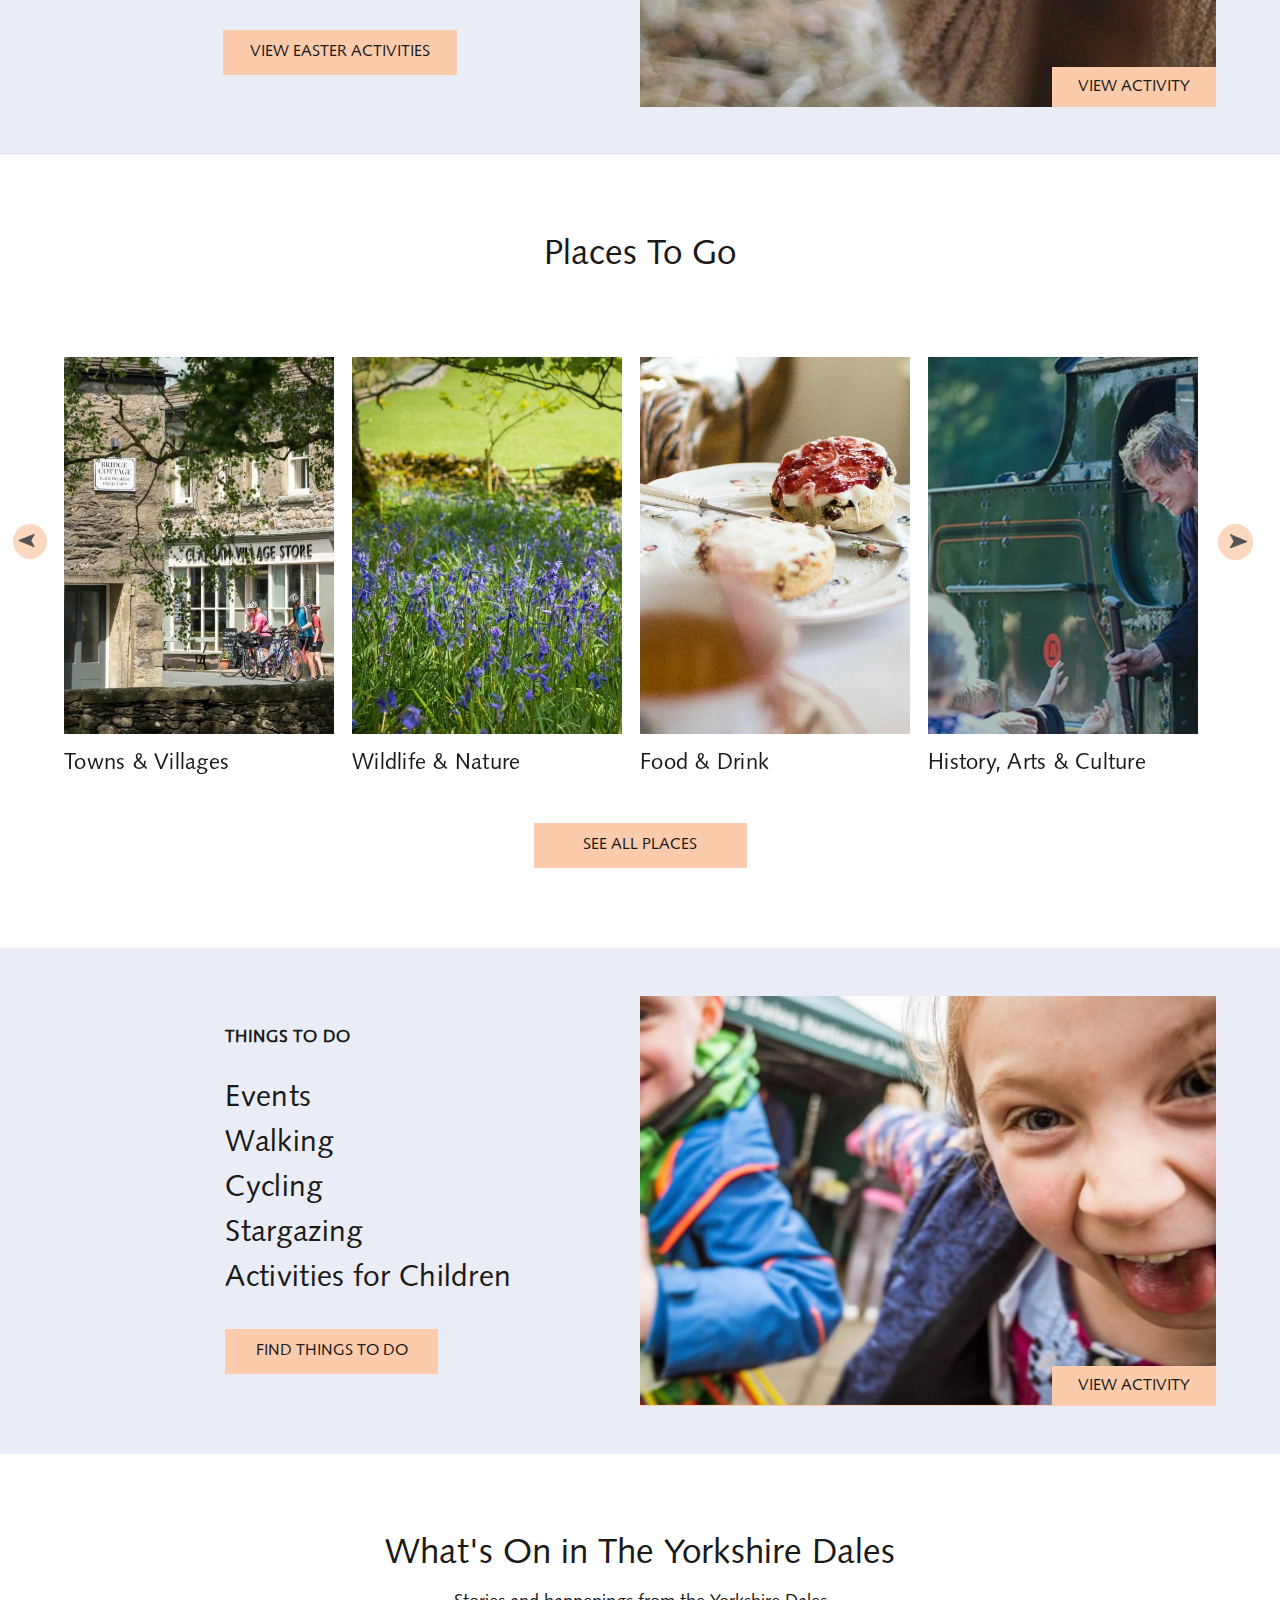
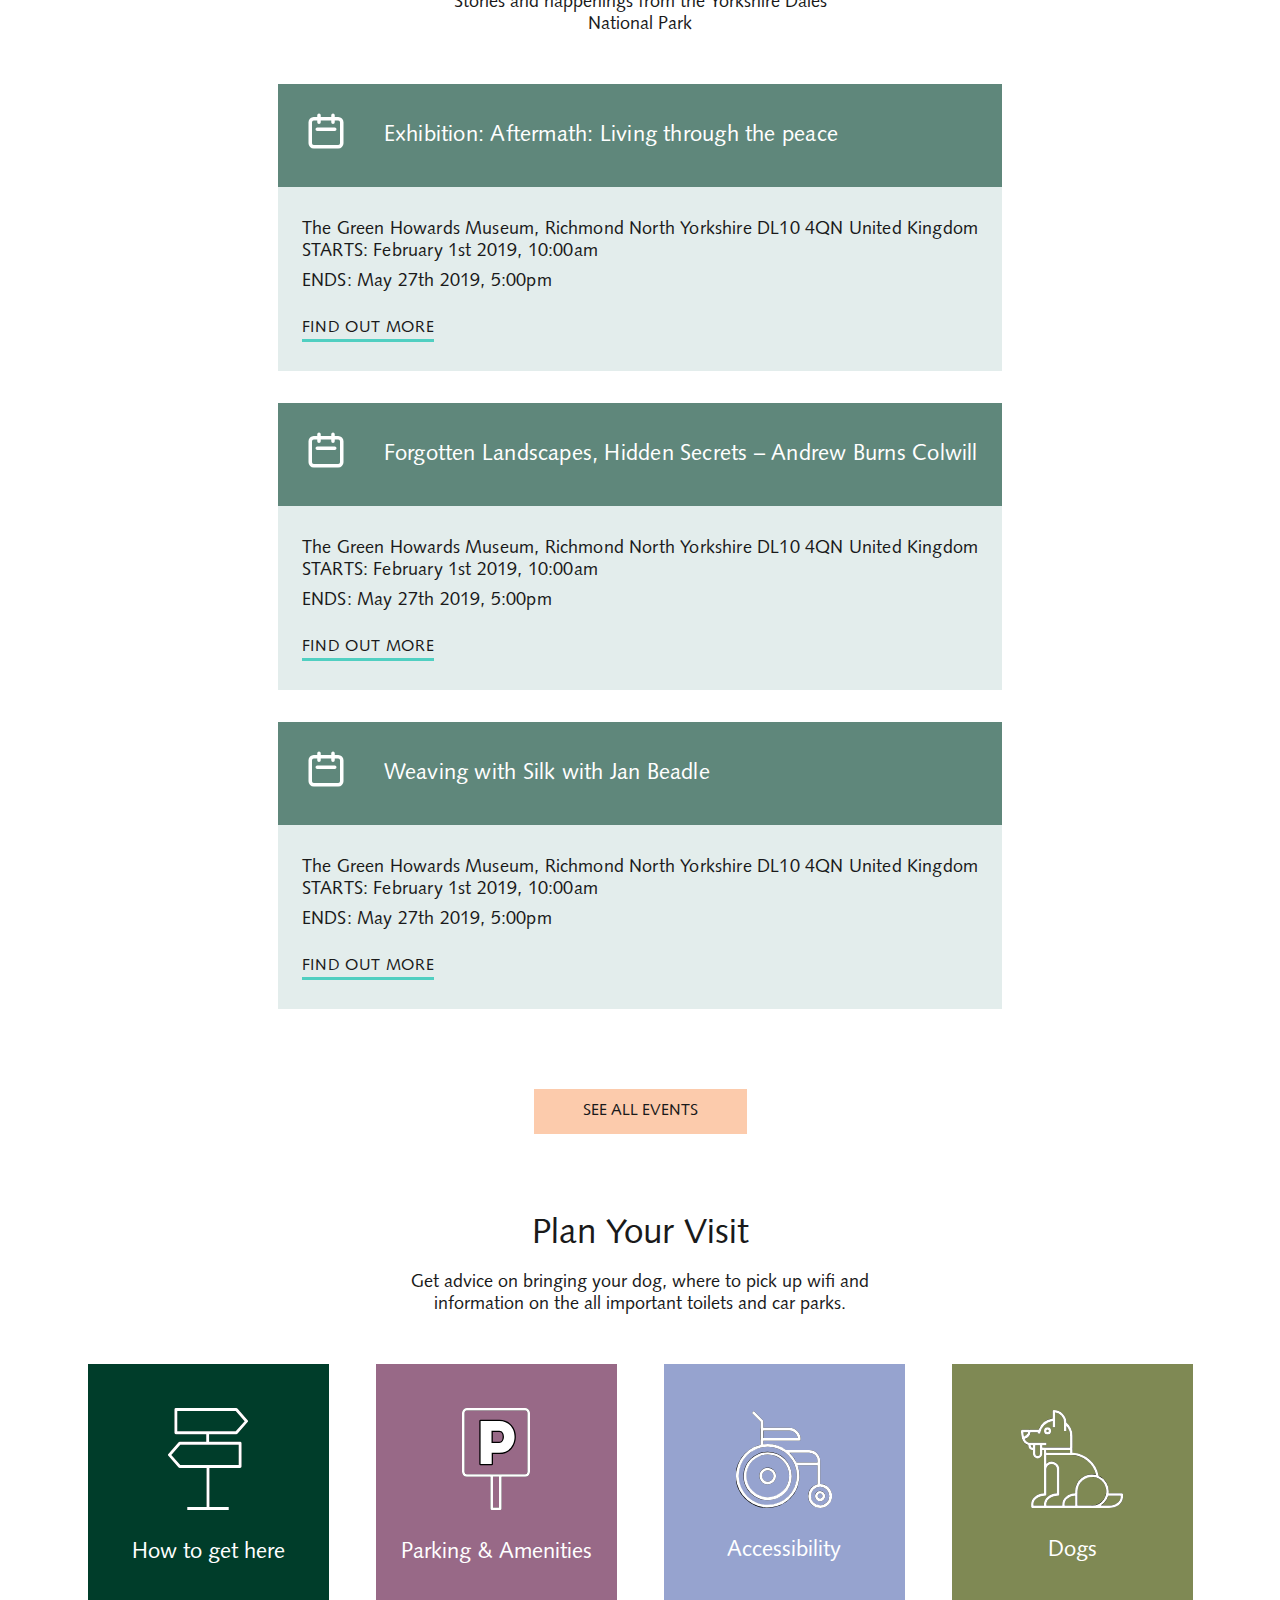
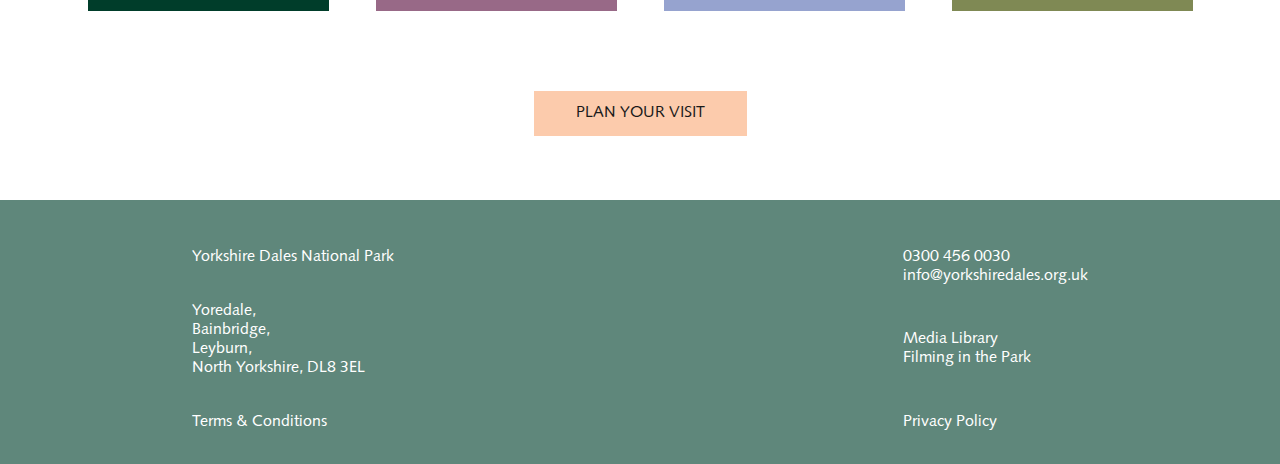
==== commit 026d2cab: "footer" ====
--- a/index.html
+++ b/index.html
@@ -233,7 +233,7 @@
     </div>
 </section>
 
-<section class="wrapper">
+<section class="wrapper section-six">
     <h3 class="section-headings mb-small">Plan Your Visit</h3>
     <p class="section-intro-small">Get advice on bringing your dog, where to pick up wifi and <br> information on the
         all
@@ -260,6 +260,40 @@
         <a href="#" class="see-all-link">PLAN YOUR VISIT</a>
     </div>
 </section>
+
+<footer class="footer">
+    <div class="footer__container">
+        <div class="footer__content footer__content--first">
+            <p class="footer__brand">Yorkshire Dales National Park</p>
+            <p>Yoredale, <br>Bainbridge, <br> Leyburn, <br> North Yorkshire, DL8 3EL</p>
+            <a href="#" class="footer__terms">Terms & Conditions</a>
+        </div>
+
+        <div class="footer__content footer__content--second">
+            <div>
+                <a href="tel:+03004560030">0300 456 0030</a>
+                <br>
+                <a href="mailto:info@yorkshiredales.org.uk" class="footer__email">info@yorkshiredales.org.uk</a>
+            </div>
+            <div>
+                <a href="#">Media Library</a>
+                <br>
+                <a href="#">Filming in the Park</a>
+            </div>
+            <div>
+                <a href="#" class="footer__privacy">Privacy Policy</a>
+            </div>
+        </div>
+
+        <div class="footer__logos">
+            <img src="public/images/europac_federation_logo.png" alt="europarc federation logo">
+            <img class="footer__logos__ranger" src="public/images/viewranger-logo-white.png" alt="viewranger logo">
+            <img class="footer__logos__national" src="public/images/np-logo-green.png" alt="national parks logo">
+            <img class="footer__logos__investors" src="public/images/investors_in_people.png"
+                 alt="investors in people logo">
+        </div>
+    </div>
+</footer>
 <script src="https://ajax.googleapis.com/ajax/libs/jquery/3.5.1/jquery.min.js"></script>
 <script src="slick-1.8.1/slick/slick.js"></script>
 <script src="index.js"></script>
--- a/index.css
+++ b/index.css
@@ -492,6 +492,10 @@
     display: inline-block;
 }
 
+.section-six {
+    margin-bottom: 4rem;
+}
+
 .section-six__content {
     margin-top: 3rem;
     font-size: var(--font-reg-6);
@@ -529,6 +533,59 @@
 
 .section-six__content__fourth {
     background: var(--green-yellow);
+}
+
+.footer {
+    background: var(--green-mid-2);
+}
+
+.footer a {
+    color: var(--white);
+    text-decoration: none;
+}
+
+.footer__container {
+    padding: 5.8rem 14em 5.8rem 14rem;
+    color: var(--white);
+    display: flex;
+}
+
+.footer__content {
+    display: flex;
+    flex-direction: column;
+    justify-content: space-between;
+    height: 200px;
+    padding-top: 1rem;
+}
+
+.footer__content--first {
+    margin-right: 8%;
+}
+
+.footer__content--second {
+    margin-right: 15%;
+}
+
+.footer__logos {
+    display: grid;
+    grid-template-rows: auto;
+    grid-template-areas: 'europarc viewranger'
+                        'nationalparks investors';
+    grid-row-gap: 1rem;
+    grid-column-gap: 3rem;
+}
+
+.footer__logos__ranger {
+    align-self: center;
+    justify-self: center;
+}
+
+.footer__logos__national {
+    align-self: end;
+}
+
+.footer__logos__investors {
+    align-self: end;
 }
 
 /*Media Queries */
@@ -693,4 +750,24 @@
     .section-six__content div {
         margin-bottom: 2rem;
     }
+
+    .footer__container {
+        padding: 2rem 0;
+        width: 70%;
+        margin: auto;
+        flex-wrap: wrap;
+        justify-content: space-between;
+    }
+
+    .footer__content--first {
+        margin-right: 0;
+    }
+
+    .footer__content--second {
+        margin-right: 0;
+    }
+
+    .footer__logos {
+        display: none;
+    }
 }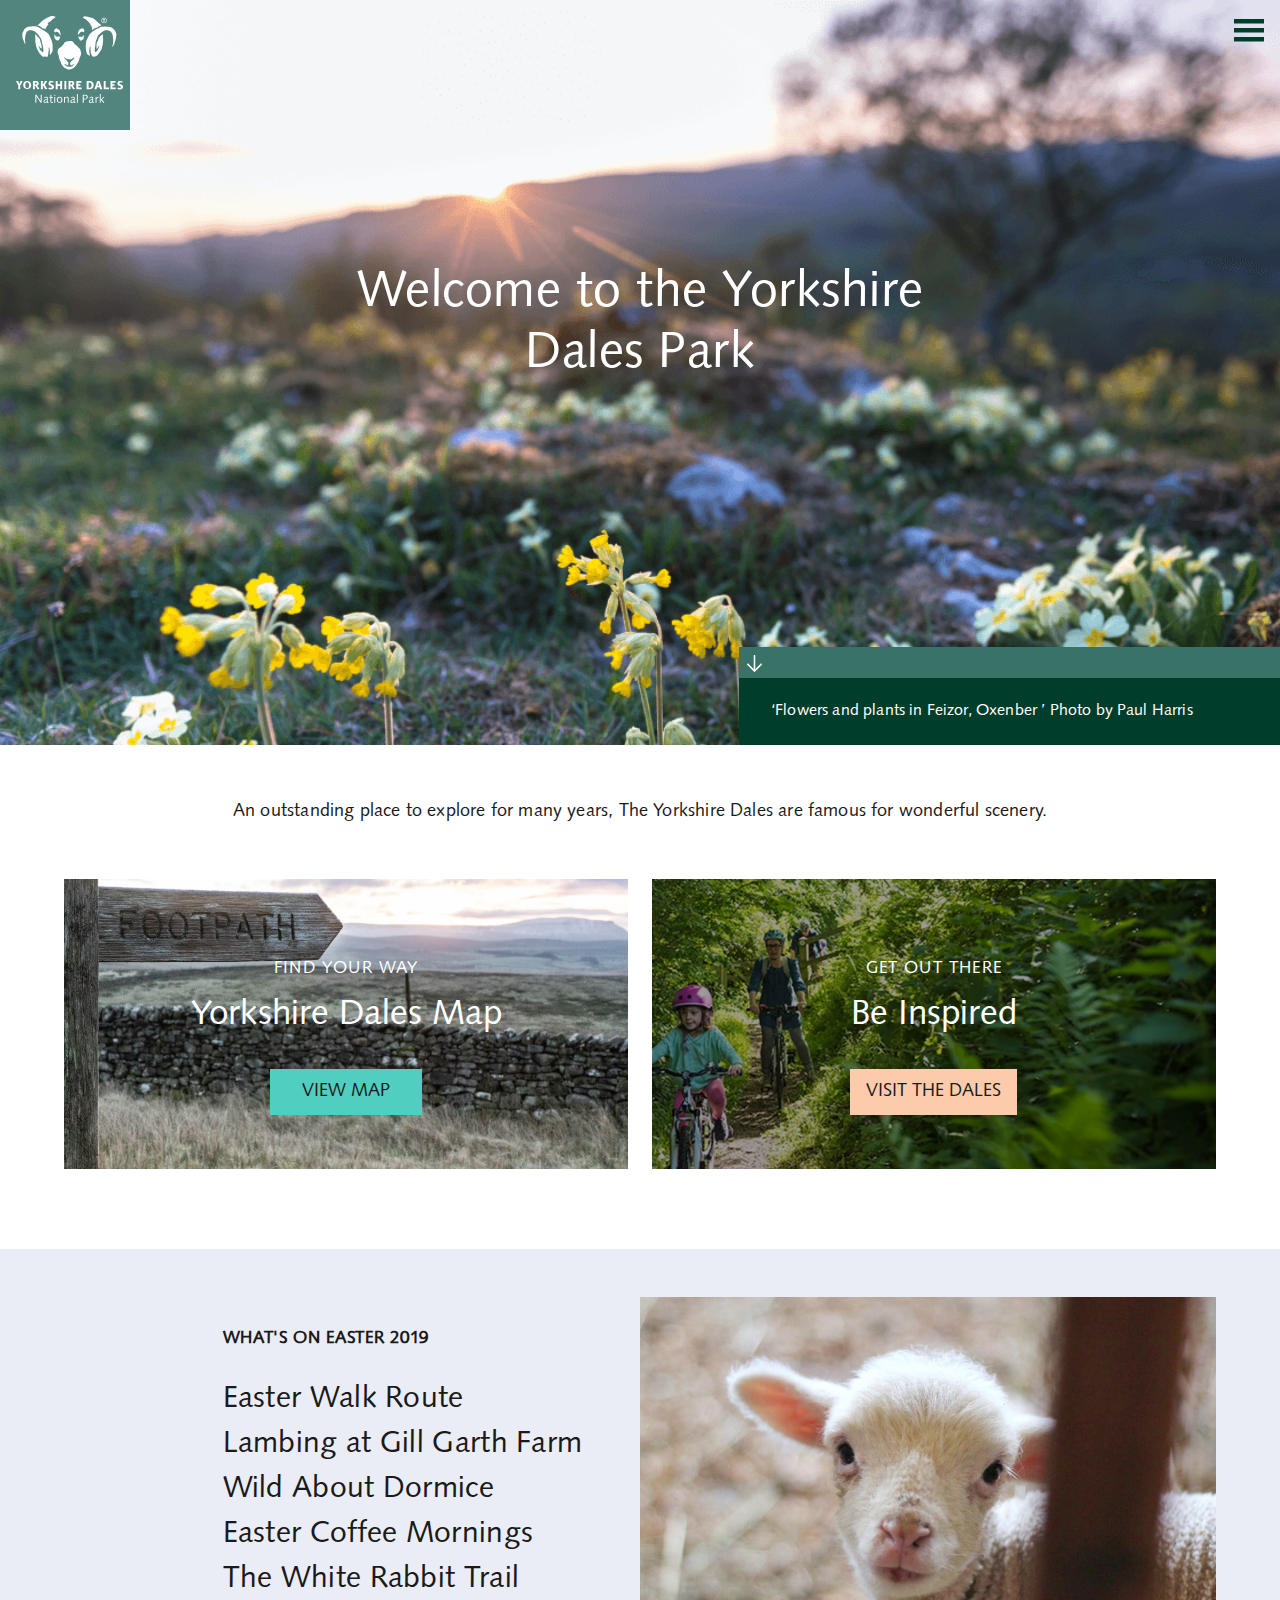
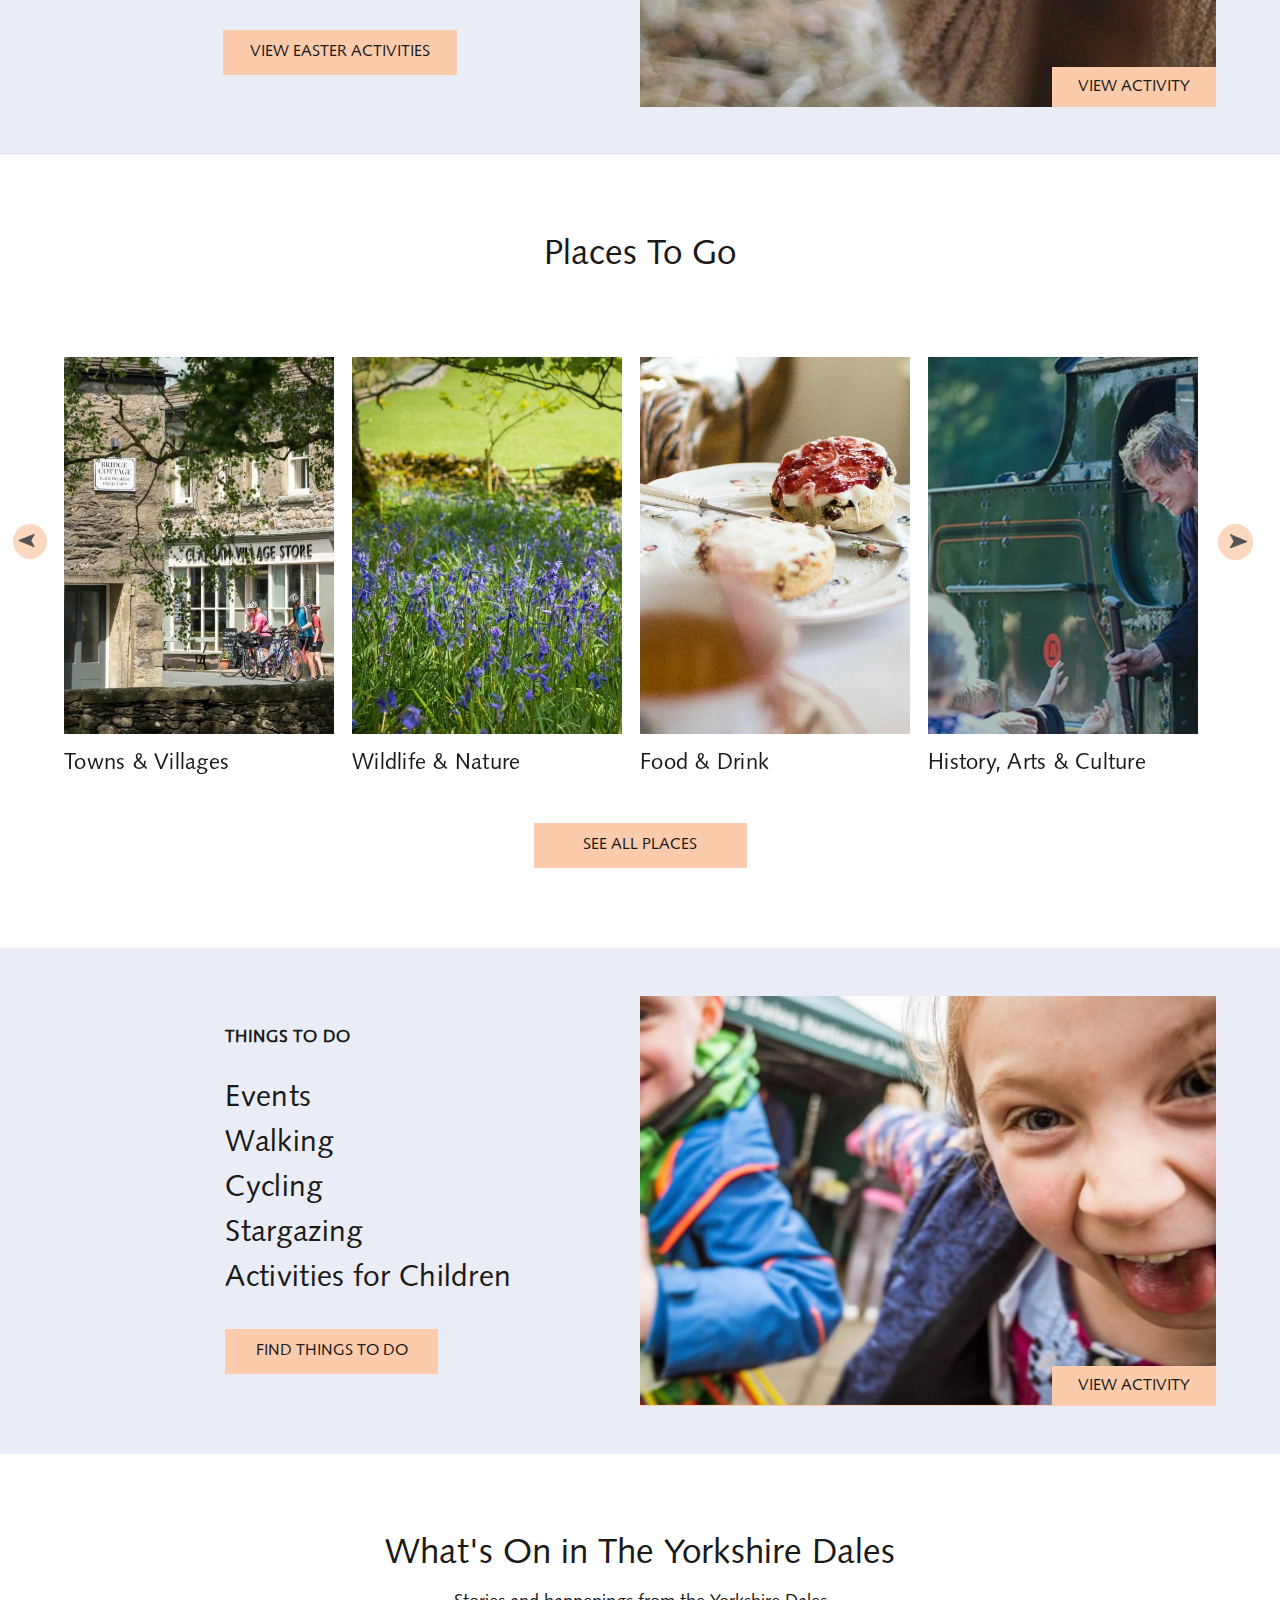
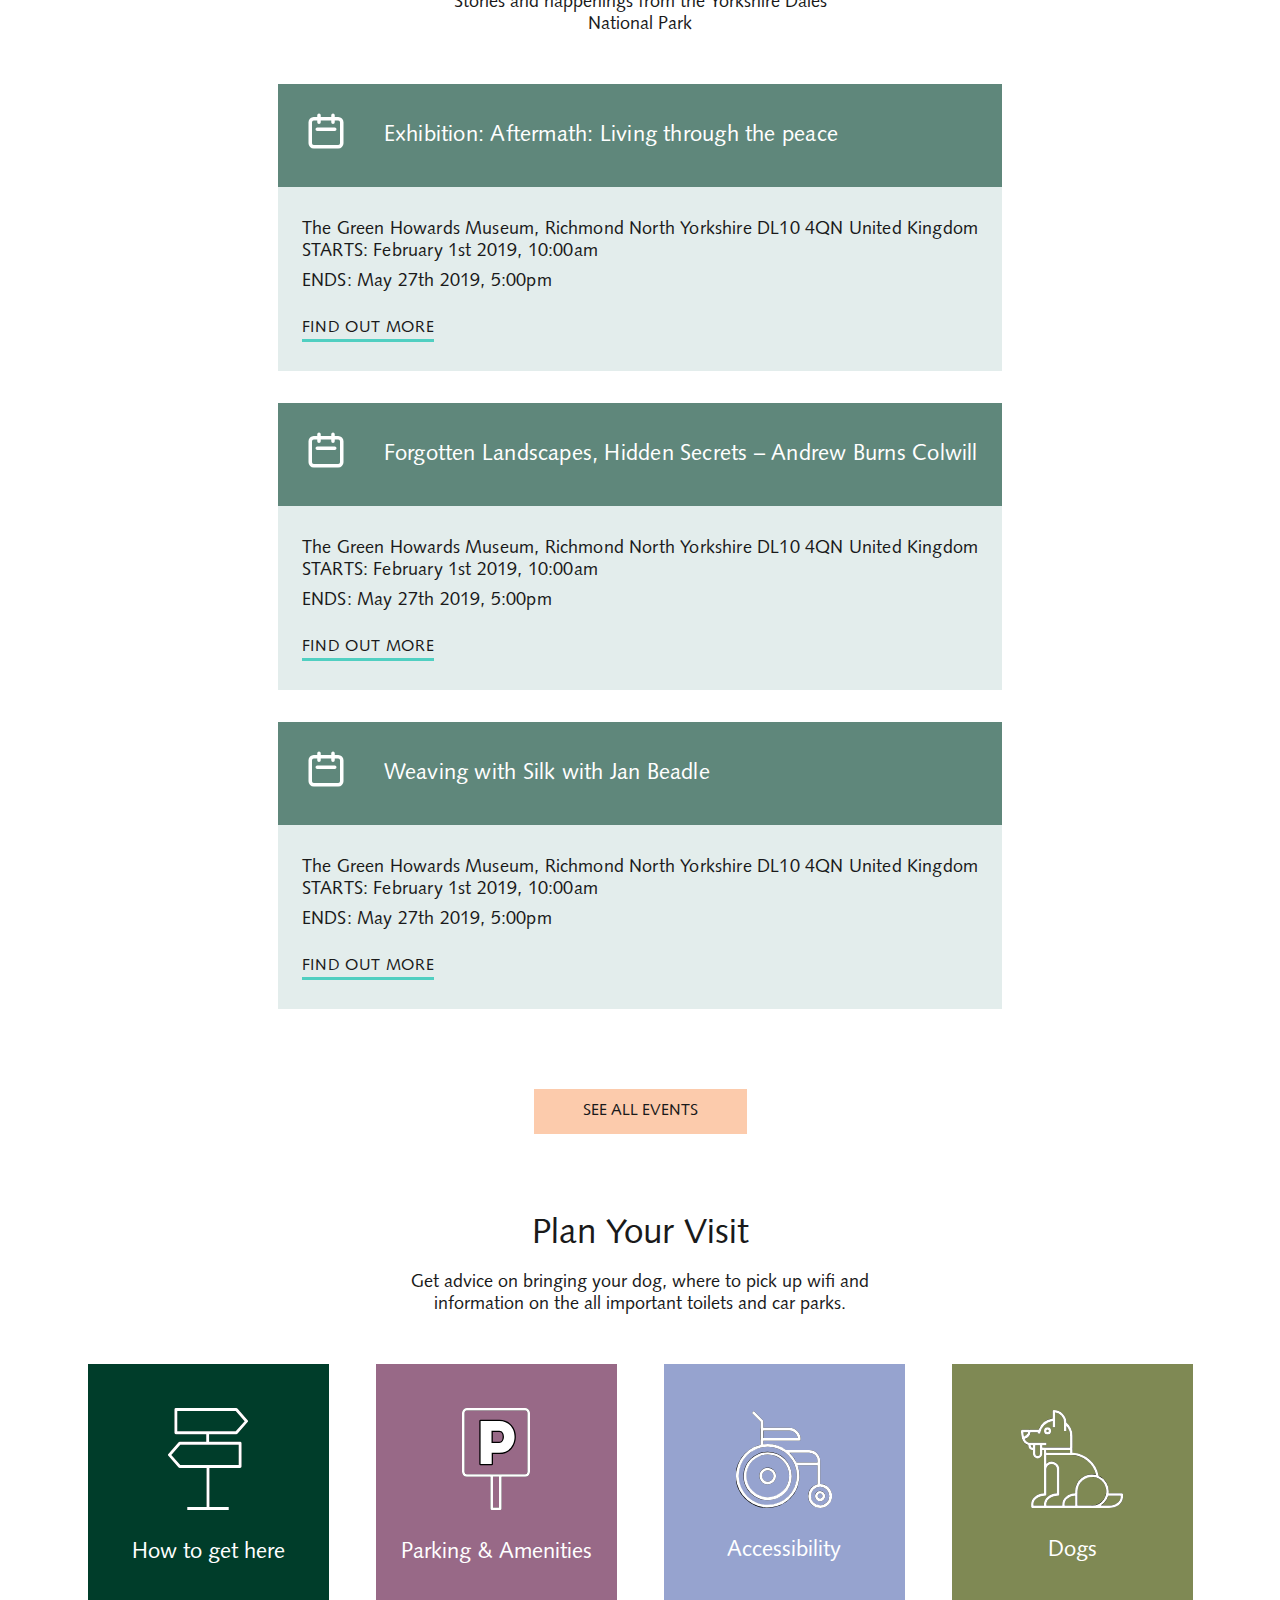
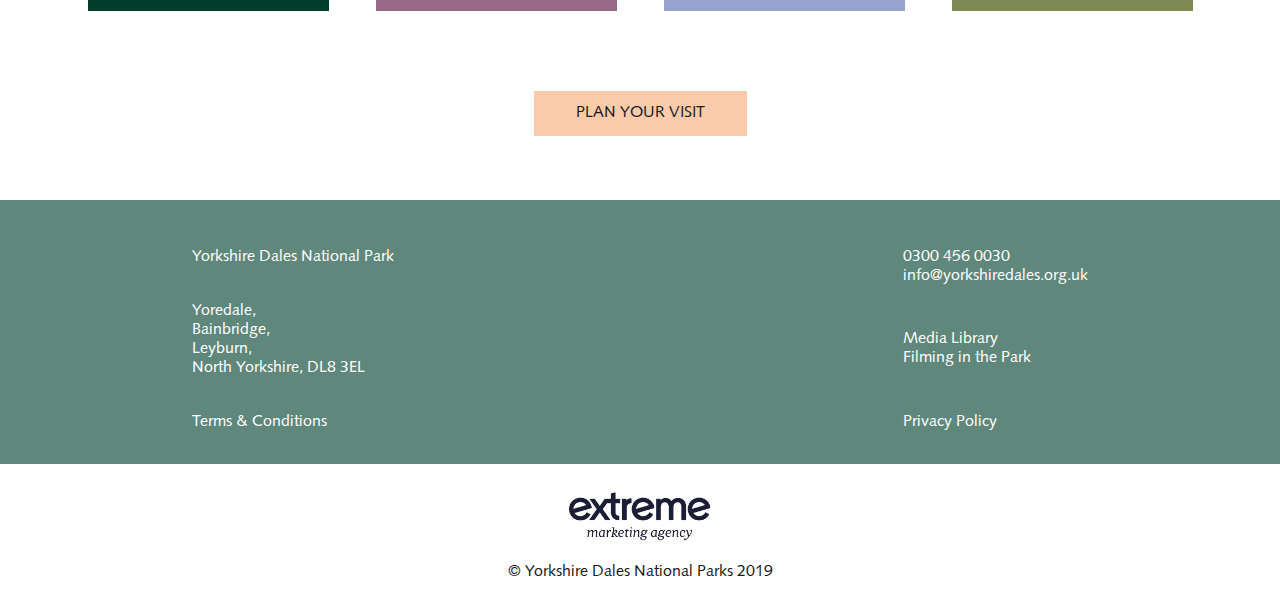
==== commit cee345c8: "footer, extreme branding" ====
--- a/index.html
+++ b/index.html
@@ -293,6 +293,14 @@
                  alt="investors in people logo">
         </div>
     </div>
+    <div class="footer__extreme">
+        <div class="footer__extreme__logo">
+            <img src="public/images/extreme.png" alt="extreme marketing agency logo">
+        </div>
+        <div class="footer__extreme__branding">
+            <p>© Yorkshire Dales National Parks 2019</p>
+        </div>
+    </div>
 </footer>
 <script src="https://ajax.googleapis.com/ajax/libs/jquery/3.5.1/jquery.min.js"></script>
 <script src="slick-1.8.1/slick/slick.js"></script>
--- a/index.css
+++ b/index.css
@@ -588,6 +588,23 @@
     align-self: end;
 }
 
+.footer__extreme {
+    display: flex;
+    background: var(--white);
+    padding: 1.75rem 0;
+}
+
+.footer__extreme__logo {
+    text-align: right;
+    flex-basis: 55%;
+}
+
+.footer__extreme__branding {
+    flex-basis: 30%;
+    align-self: center;
+    text-align: right;
+}
+
 /*Media Queries */
 @media (max-width: 700px) {
     .header__photo-credit {
@@ -703,7 +720,7 @@
         width: 50%;
         top: 8%;
         right: 25%;
-        background: var(--green-darkest);
+        background: var(--green-highlight);
     }
 
     .header__modal__content--first a, .header__modal__content--second a {
@@ -770,4 +787,19 @@
     .footer__logos {
         display: none;
     }
+
+    .footer__extreme {
+        flex-direction: column;
+        align-items: center;
+    }
+
+    .footer__extreme__branding {
+        margin-top: 1rem;
+    }
+}
+
+@media (min-width: 1300px) and (max-width: 1460px) {
+    .section-five__event h4 {
+        min-height: 145px;
+    }
 }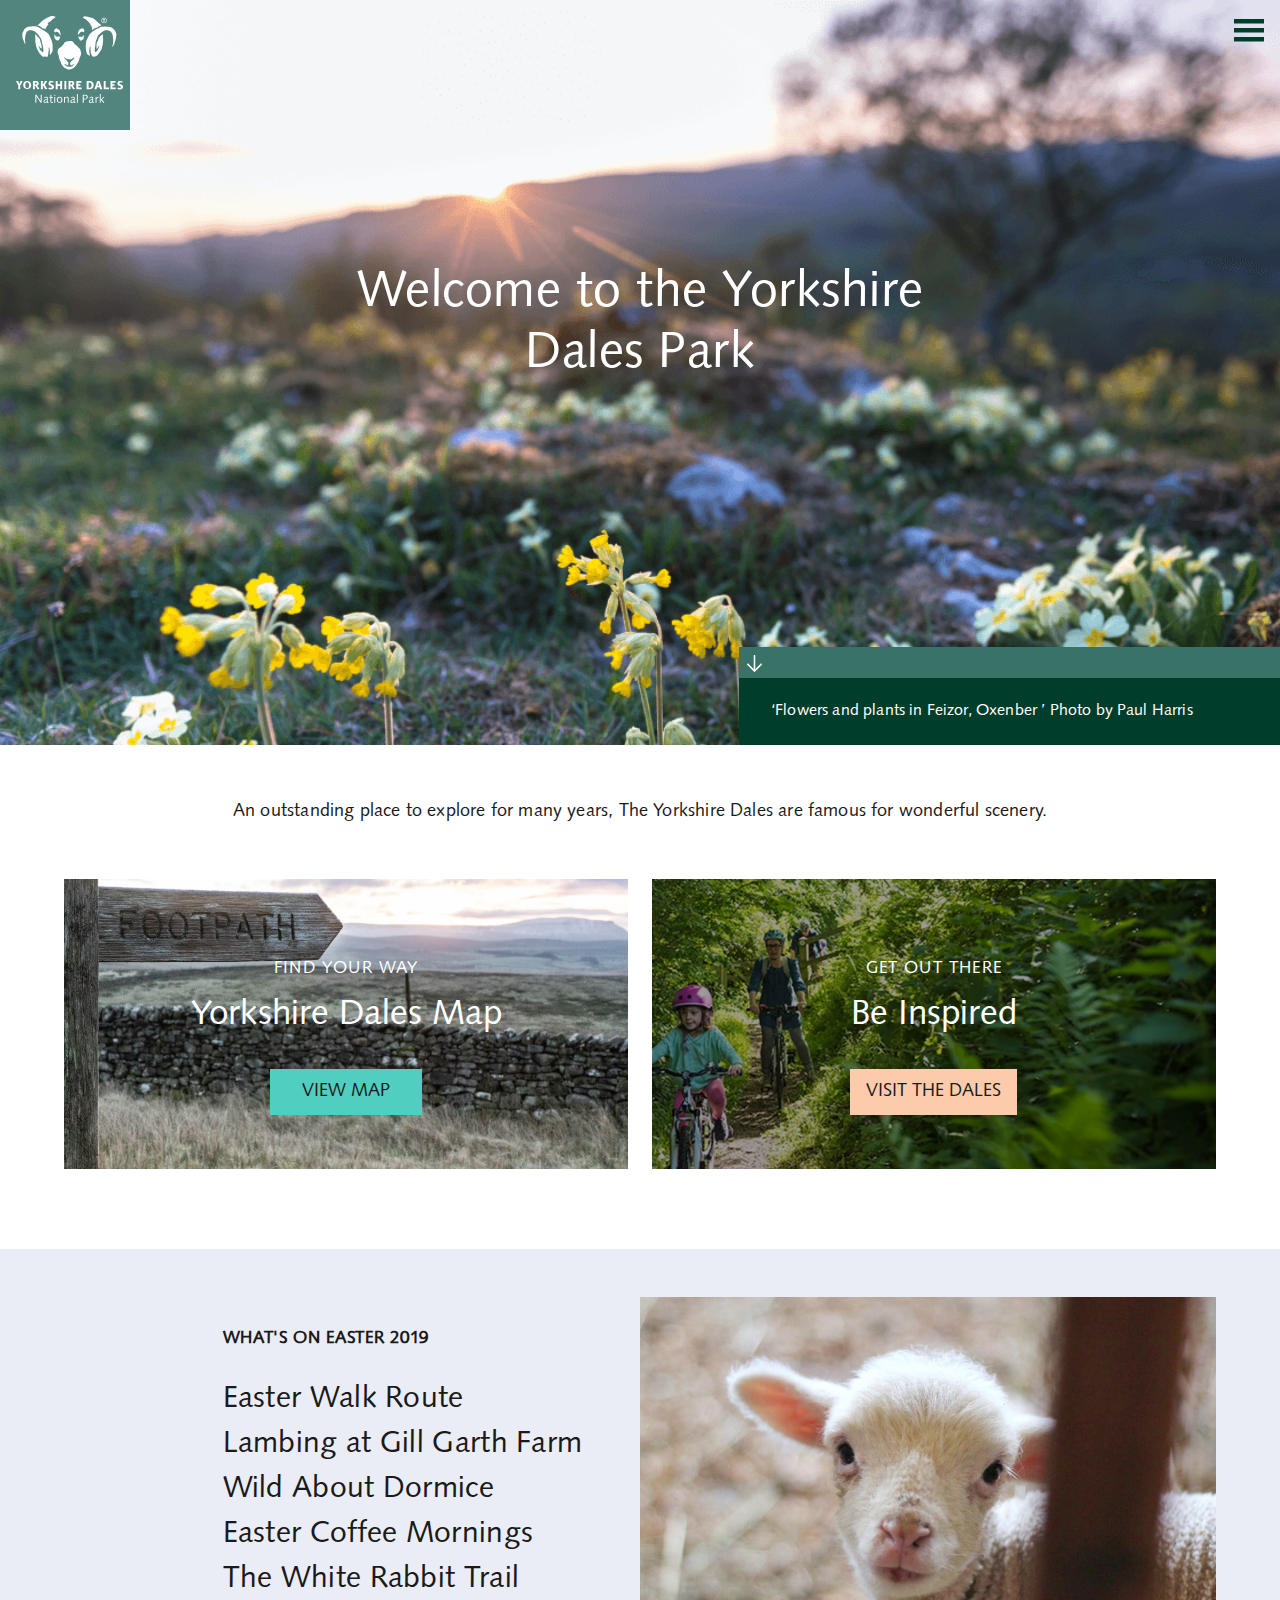
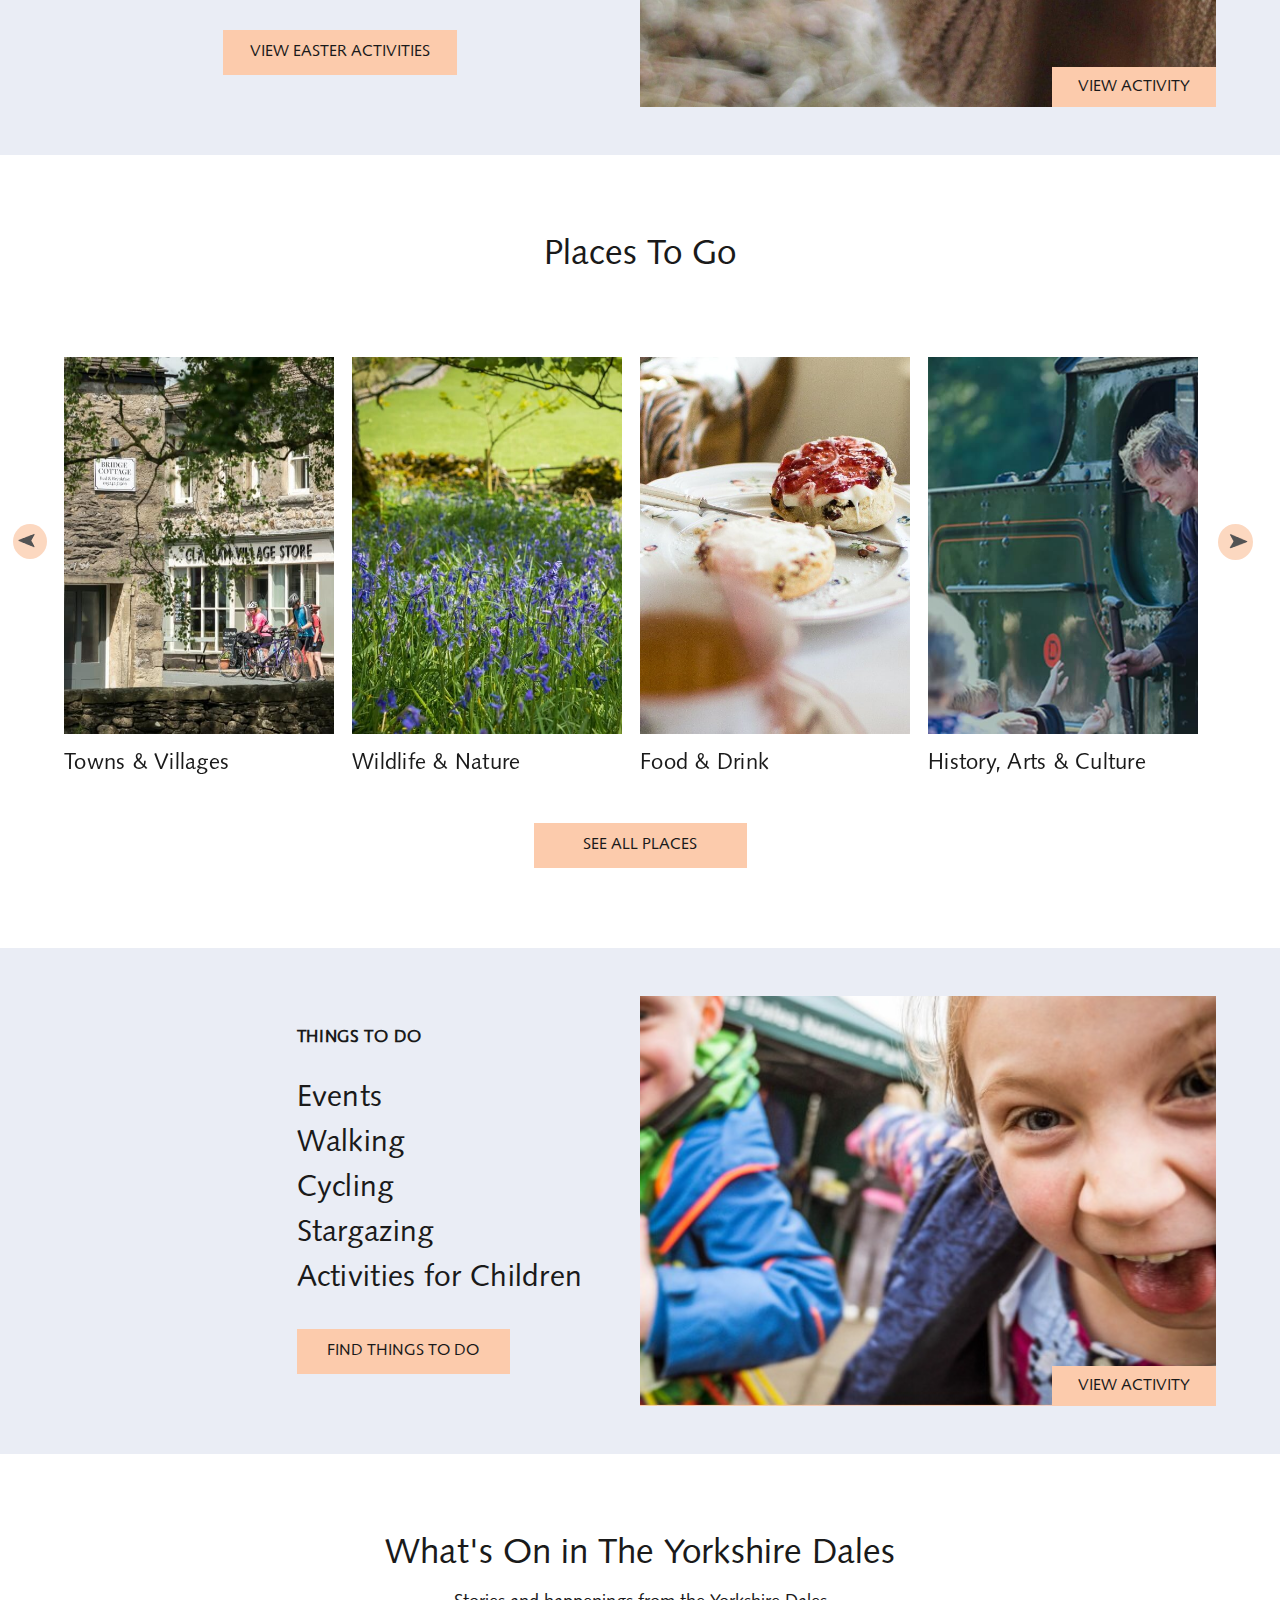
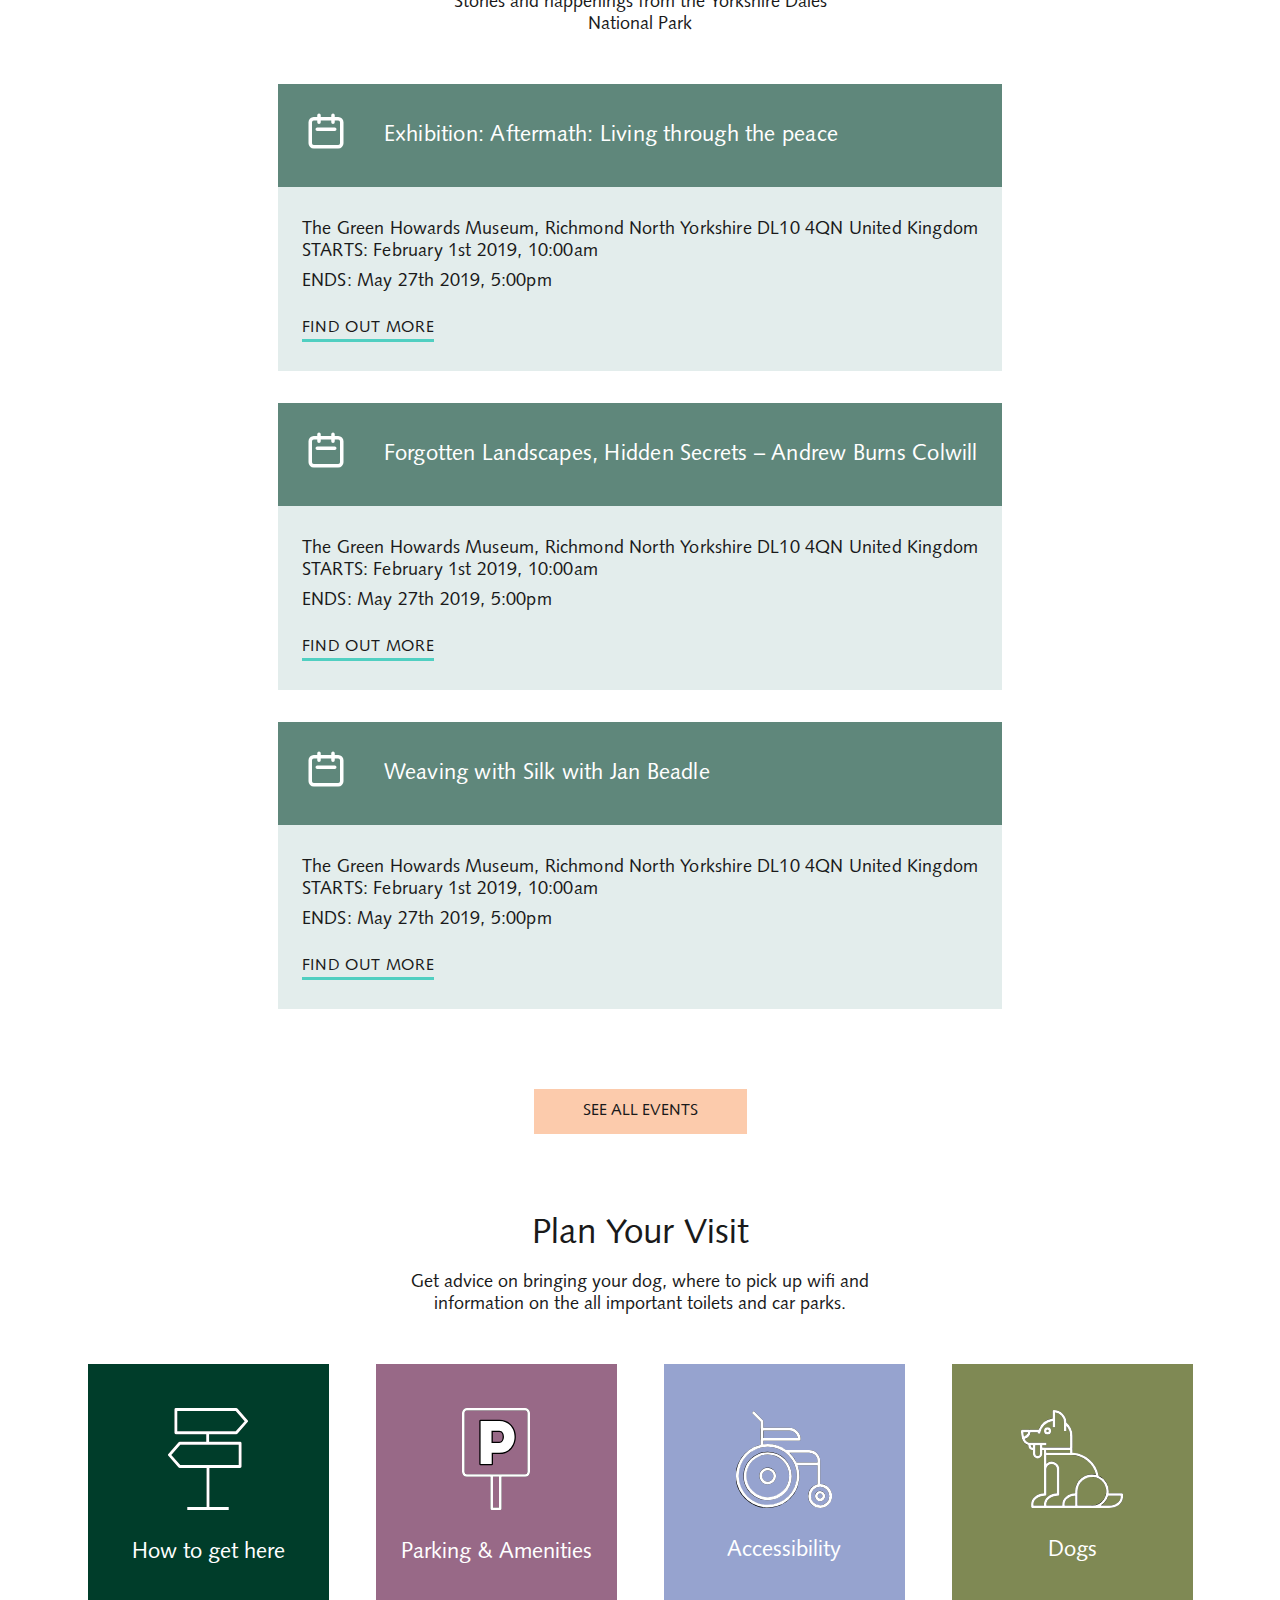
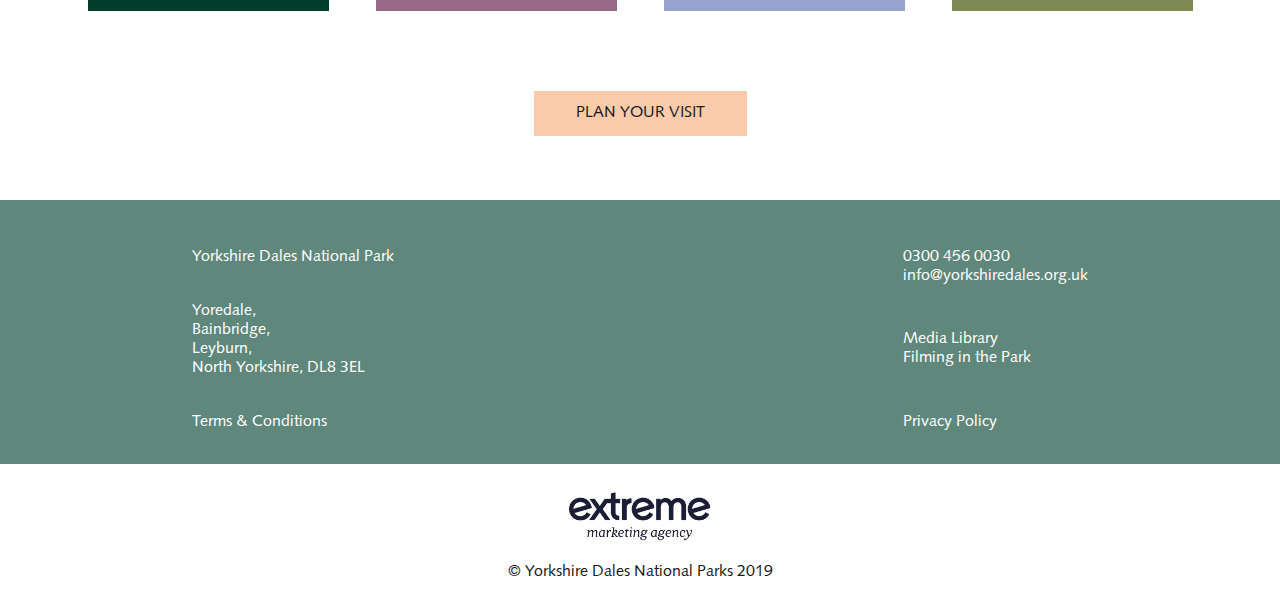
==== commit e588ddc7: "refactor" ====
--- a/index.html
+++ b/index.html
@@ -4,9 +4,9 @@
     <meta charset="UTF-8">
     <meta name="viewport" content="width=device-width, initial-scale=1"/>
     <link rel="shortcut icon" href="public/favicon.ico"/>
-    <link rel="stylesheet" href="index.css">
-    <link rel="stylesheet" type="text/css" href="slick-1.8.1/slick/slick.css"/>
-    <link rel="stylesheet" type="text/css" href="slick-1.8.1/slick/slick-theme.css"/>
+    <link rel="stylesheet" href="public/styles/index-min.css">
+    <link rel="stylesheet" type="text/css" href="public/javascript/vendor/slick-1.8.1/slick/slick.css"/>
+    <link rel="stylesheet" type="text/css" href="public/javascript/vendor/slick-1.8.1/slick/slick-theme.css"/>
     <title>Yorkshire Dales Park | GabbyKC</title>
 </head>
 <body>
@@ -268,7 +268,6 @@
             <p>Yoredale, <br>Bainbridge, <br> Leyburn, <br> North Yorkshire, DL8 3EL</p>
             <a href="#" class="footer__terms">Terms & Conditions</a>
         </div>
-
         <div class="footer__content footer__content--second">
             <div>
                 <a href="tel:+03004560030">0300 456 0030</a>
@@ -284,7 +283,6 @@
                 <a href="#" class="footer__privacy">Privacy Policy</a>
             </div>
         </div>
-
         <div class="footer__logos">
             <img src="public/images/europac_federation_logo.png" alt="europarc federation logo">
             <img class="footer__logos__ranger" src="public/images/viewranger-logo-white.png" alt="viewranger logo">
@@ -302,8 +300,8 @@
         </div>
     </div>
 </footer>
-<script src="https://ajax.googleapis.com/ajax/libs/jquery/3.5.1/jquery.min.js"></script>
-<script src="slick-1.8.1/slick/slick.js"></script>
-<script src="index.js"></script>
+<script src="public/javascript/vendor/jquery.min.js"></script>
+<script src="public/javascript/vendor/slick-1.8.1/slick/slick.js"></script>
+<script src="public/javascript/index-min.js"></script>
 </body>
 </html>--- a/public/styles/index-min.css
+++ b/public/styles/index-min.css
@@ -0,0 +1 @@
+@font-face{font-family:'Syntax LT Std Roman';src:url(../fonts/SyntaxLTStd-Roman.otf)}*{margin:0;padding:0;box-sizing:border-box}a{text-decoration:none;color:var(--text-colour)}html{overflow-x:hidden}body{font-family:'Syntax LT Std Roman',sans-serif;color:var(--text-colour);font-size:var(--font-reg);max-width:1460px;margin:auto}:root{--white:#FFFFFF;--green-highlight:#50CFC1;--salmon:#FCCBAC;--blue-grey:#96A3CF;--light-blue-grey:#EAEDF5;--green-yellow:#7F8954;--green-darkest:#003D2A;--green-dark:#397266;--green-mid-1:#53857F;--green-mid-2:#5F877B;--green-light:#AACAC7;--green-lightest:#E3EDEC;--plum:#986987;--text-colour:#1A1A1A;--font-reg:16px;--font-reg-1:17px;--font-reg-2:18px;--font-reg-6:22px;--font-med:25px;--font-medx:30px;--font-large:35px;--font-largest:50px;--border-radius:4px}.wrapper{width:70%;margin:auto}.d-flex{display:flex}.space-between{justify-content:space-between}.flex-2{flex-basis:49%}.align-c{text-align:center}.section-headings{font-size:var(--font-large);text-align:center;margin-bottom:5rem;font-weight:400}.section-intro-small{font-size:var(--font-reg-2);text-align:center}.mb-small{margin-bottom:1rem}.see-all-link-container{text-align:center;margin-top:3rem}.see-all-link{background:var(--salmon);display:inline-block;height:45px;width:213px;text-align:center;line-height:45px}.view-activity-link{background:var(--salmon);height:40px;width:164px;line-height:40px;text-align:center}.header{display:flex;flex-direction:column;height:745px;justify-content:space-between;background:url(../images/background-large.png);background-size:cover}.header__wrapper{position:relative}.header__logo{background:var(--green-mid-1);display:inline-block;position:absolute;left:15%;height:130px;width:130px;padding:1rem}.header__nav{background:var(--white);padding-right:15%;letter-spacing:.16px;height:50px;padding-left:12%;margin-left:15%}.header__nav--main{background:var(--green-light);font-size:var(--font-reg-2);letter-spacing:.18px;padding-left:10%}.header__nav__ul{display:flex;list-style:none;justify-content:flex-end;height:100%;align-items:center}.header__nav li{padding:.15rem .6rem;border-radius:var(--border-radius);margin-left:1rem}.header__nav li:hover{background:var(--green-light)}.header__nav--main li{margin-left:2rem}.header__nav--main li:hover{background:var(--white)}.header__welcome{text-align:center;font-size:var(--font-largest);color:var(--white);text-shadow:0 3px 54px #0000007A;letter-spacing:.5px;font-weight:400}.header__modal{display:none}.header__modal__button{display:none}.header__photo-credit{align-self:flex-end;margin-right:15%;color:var(--white);width:541px}.header__photo-credit__icon{background:var(--green-dark);padding:.5rem 0 0 .5rem}.header__photo-credit__text{padding:1.5rem 2rem;background:var(--green-darkest);letter-spacing:.16px}.section-one{margin-bottom:5rem}.section-one__intro{text-align:center;letter-spacing:.18px;font-size:var(--font-reg-2);width:55%;margin:3.5rem auto}.section-one__background--first{background:url(../images/section-one-background-1.jpg);background-size:cover}.section-one__background--second{background:url(../images/section-one-background-2.jpg);background-size:cover}.section-one__small{padding-top:5rem;padding-bottom:1rem;font-size:var(--font-reg-1);letter-spacing:1.19px;color:var(--white)}.section-one__large{font-size:var(--font-large);padding-bottom:2rem;color:var(--white);font-weight:400}.section-one__link{font-size:var(--font-reg-2);display:inline-block;margin-bottom:3.4rem}.section-one__link--green{background:var(--green-highlight);padding:.75rem 2rem}.section-one__link--salmon{background:var(--salmon);padding:.75rem 1rem}.activities{background:var(--light-blue-grey);padding:3rem 0}.activities__container{justify-content:flex-end}.activities__content{margin-bottom:2rem;position:relative}.activities__intro{margin:2rem 0;font-size:var(--font-reg-1);letter-spacing:.68px}.section-two__footprint--one{position:absolute;left:-30%;bottom:5%}.activities__list{list-style:none;font-size:var(--font-medx);letter-spacing:.3px;margin-bottom:2rem}.activities__list li{position:relative;margin-bottom:.5rem}.activities__list li:hover{text-decoration:underline;text-decoration-color:var(--green-highlight);cursor:pointer}.activities__list li:hover::before{content:'';position:absolute;left:-12%;width:30px;height:30px;background:url(../images/arrow-right.png)}.activities__view-all{width:234px}.activities__image{background:url(../images/lambing.jpg);background-size:cover;flex-basis:50%;margin-left:5%;display:flex;align-items:flex-end;justify-content:flex-end;position:relative}.section-two__footprint--two{position:absolute;bottom:-15%;left:20%}.section-three{margin:5rem auto}.section-three__carousel{position:relative}.section-three__carousel::after{position:absolute;content:'';height:3px;width:15%;background:var(--green-highlight);bottom:-2%}.section-three__carousel__item{height:350px;width:250px}.slick-slide{margin-right:18px}.section-three__carousel button.slick-prev,button.slick-next{top:40%!important}.slick-next:before,.slick-prev:before{content:url(../images/arrow-left.png)!important;background:var(--salmon);border-radius:50%;position:absolute;right:60%!important;padding:.25rem}.slick-next:before{content:url(../images/arrow-right.png)!important;right:-60%!important}.section-three__carousel__item img{width:100%}.section-three__carousel__item p{font-size:var(--font-reg-6);letter-spacing:.25px;margin-top:1rem}.activities__list--second{width:357px}.section-four__footprint--one{position:absolute;left:-30%;top:30%}.activities__image--second{background:url(../images/children.jpg);background-size:cover}.section-four__footprint--two{position:absolute;top:-8%;right:5%}.section-five{margin:5rem auto}.section-five__events{margin-top:3rem}.section-five__event{width:32%}.section-five__event h4{font-size:var(--font-reg-6);color:var(--white);background:var(--green-mid-2);font-weight:400;padding:1rem 1.5rem;letter-spacing:.22px;height:103px;display:flex;align-items:center}.section-five__event span{margin-right:5%}.section-five__event svg{height:42px;width:48px}.section-five__event__content{font-size:var(--font-reg-2);padding:2rem 1.5rem;background:var(--green-lightest);letter-spacing:.18px}.section-five__event-end{margin:.5rem 0 1.5rem 0}.section-five__event-more{font-size:var(--font-reg);position:relative;letter-spacing:.64px}.section-five__event-more::after{position:absolute;content:'';height:3px;width:100%;background:var(--green-highlight);bottom:-40%;left:0}.section-five__event-more:hover::before{content:'';position:absolute;right:-25%;width:30px;height:30px;background:url(../images/arrow-right.png)}.section-five__events__see-all{background:var(--salmon);height:45px;width:213px;line-height:45px;text-align:center;display:inline-block}.section-six{margin-bottom:4rem}.section-six__content{margin-top:3rem;font-size:var(--font-reg-6)}.section-six__content div{height:247px;width:241px;color:var(--white);display:flex;justify-content:center;align-items:center;flex-direction:column}.section-six__content p{margin-top:1.8rem}.section-six__content__first{background:var(--green-darkest)}.section-six__content__first img{height:102px}.section-six__content__second{background:var(--plum)}.section-six__content__third{background:var(--blue-grey)}.section-six__content__fourth{background:var(--green-yellow)}.footer{background:var(--green-mid-2)}.footer a{color:var(--white);text-decoration:none}.footer__container{padding:5.8rem 14em 5.8rem 14rem;color:var(--white);display:flex}.footer__content{display:flex;flex-direction:column;justify-content:space-between;height:200px;padding-top:1rem}.footer__content--first{margin-right:8%}.footer__content--second{margin-right:15%}.footer__logos{display:grid;grid-template-rows:auto;grid-template-areas:'europarc viewranger' 'nationalparks investors';grid-row-gap:1rem;grid-column-gap:3rem}.footer__logos__ranger{align-self:center;justify-self:center}.footer__logos__national{align-self:end}.footer__logos__investors{align-self:end}.footer__extreme{display:flex;background:var(--white);padding:1.75rem 0}.footer__extreme__logo{text-align:right;flex-basis:55%}.footer__extreme__branding{flex-basis:30%;align-self:center;text-align:right}@media (max-width:700px){.header__photo-credit{width:100%}.section-one .d-flex{flex-direction:column}.section-one__background--first{margin-bottom:2rem}.activities__container{flex-direction:column}.activities__list{padding-left:1rem;list-style-type:disc}.activities__image{min-height:350px;margin-left:0}.activities__list li:hover::before{content:unset}}@media (max-width:1300px){.wrapper{width:90%}.header__logo{left:0}.header__nav{display:none}.header__photo-credit{margin-right:0}.header__modal__button{position:absolute;right:0;margin:.5rem;border:none;display:inline-block;cursor:pointer;padding:.5rem .5rem 0;border-radius:var(--border-radius);background:unset}.header__modal__button svg{fill:var(--green-darkest)}.header__modal{position:fixed;z-index:1;padding-top:100px;left:0;top:0;font-size:var(--font-reg-6);width:100%;height:100%;overflow:auto;background-color:#000;background-color:rgba(0,0,0,.4)}.header__modal__content{background-color:var(--white);margin:auto;padding:2rem;border:1px solid #888;width:80%}.header__modal__close{color:#aaa;float:right;font-size:28px;font-weight:700}.header__modal__close:focus,.header__modal__close:hover{color:#000;text-decoration:none;cursor:pointer}.header__modal__content ul{list-style:none;text-align:center;line-height:2.25rem}.header__modal__content--first{padding-top:3rem}.header__modal__content--second{padding:3rem 0;position:relative}.header__modal__content--second::before{position:absolute;content:'';height:2px;width:50%;top:8%;right:25%;background:var(--green-highlight)}.header__modal__content--first a,.header__modal__content--second a{padding:.25rem 1rem;border-radius:var(--border-radius)}.header__modal__content--first a:hover,.header__modal__content--second a:hover{background:var(--green-light);color:var(--white)}.section-one__intro{width:80%}.section-four__footprint--one,.section-four__footprint--two,.section-two__footprint--one,.section-two__footprint--two{display:none}.activities__list--second{width:100%}.activities__image,.activities__image--second{background-position:bottom}.section-three__carousel::after{display:none}.section-five__events{flex-wrap:wrap;justify-content:center}.section-five__event{width:auto;margin-bottom:2rem}.section-six__content{flex-wrap:wrap;justify-content:space-around}.section-six__content div{margin-bottom:2rem}.footer__container{padding:2rem 0;width:70%;margin:auto;flex-wrap:wrap;justify-content:space-between}.footer__content--first{margin-right:0}.footer__content--second{margin-right:0}.footer__logos{display:none}.footer__extreme{flex-direction:column;align-items:center}.footer__extreme__branding{margin-top:1rem}}@media (min-width:1300px) and (max-width:1460px){.section-five__event h4{min-height:145px}}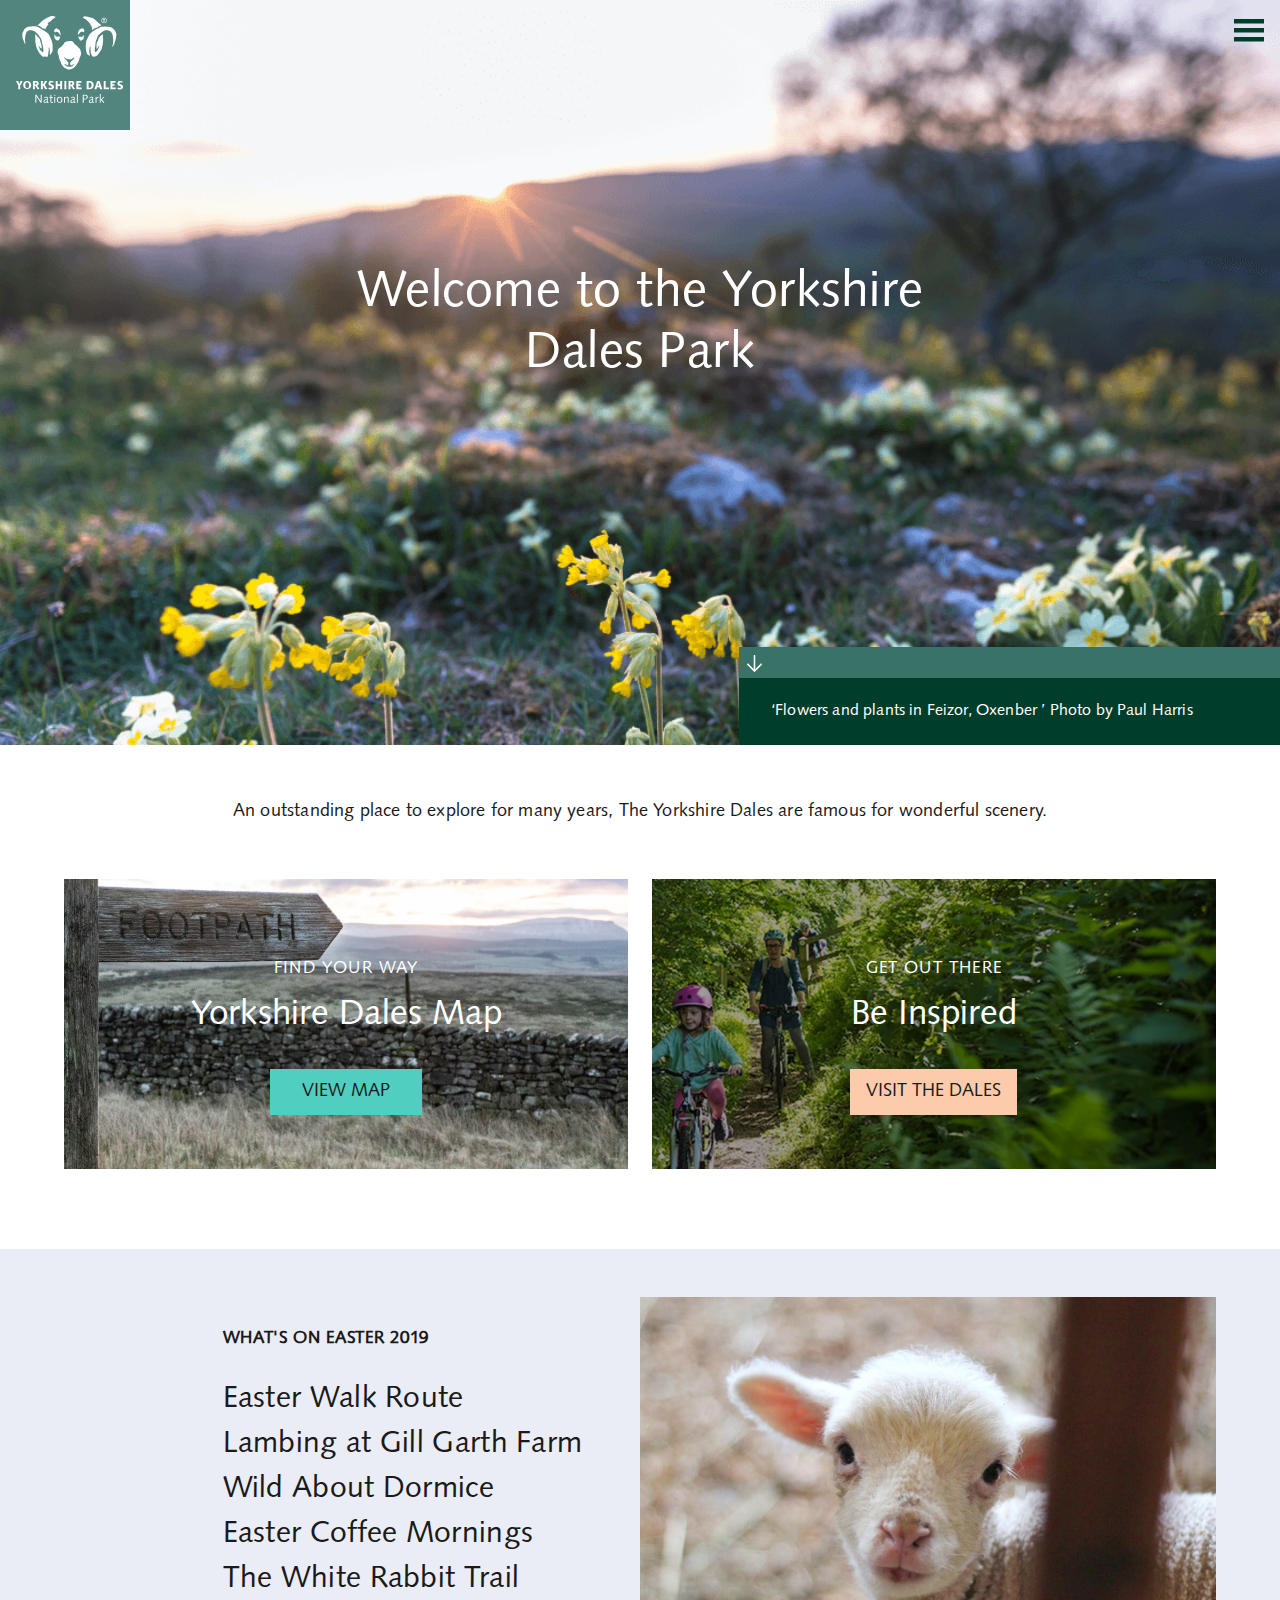
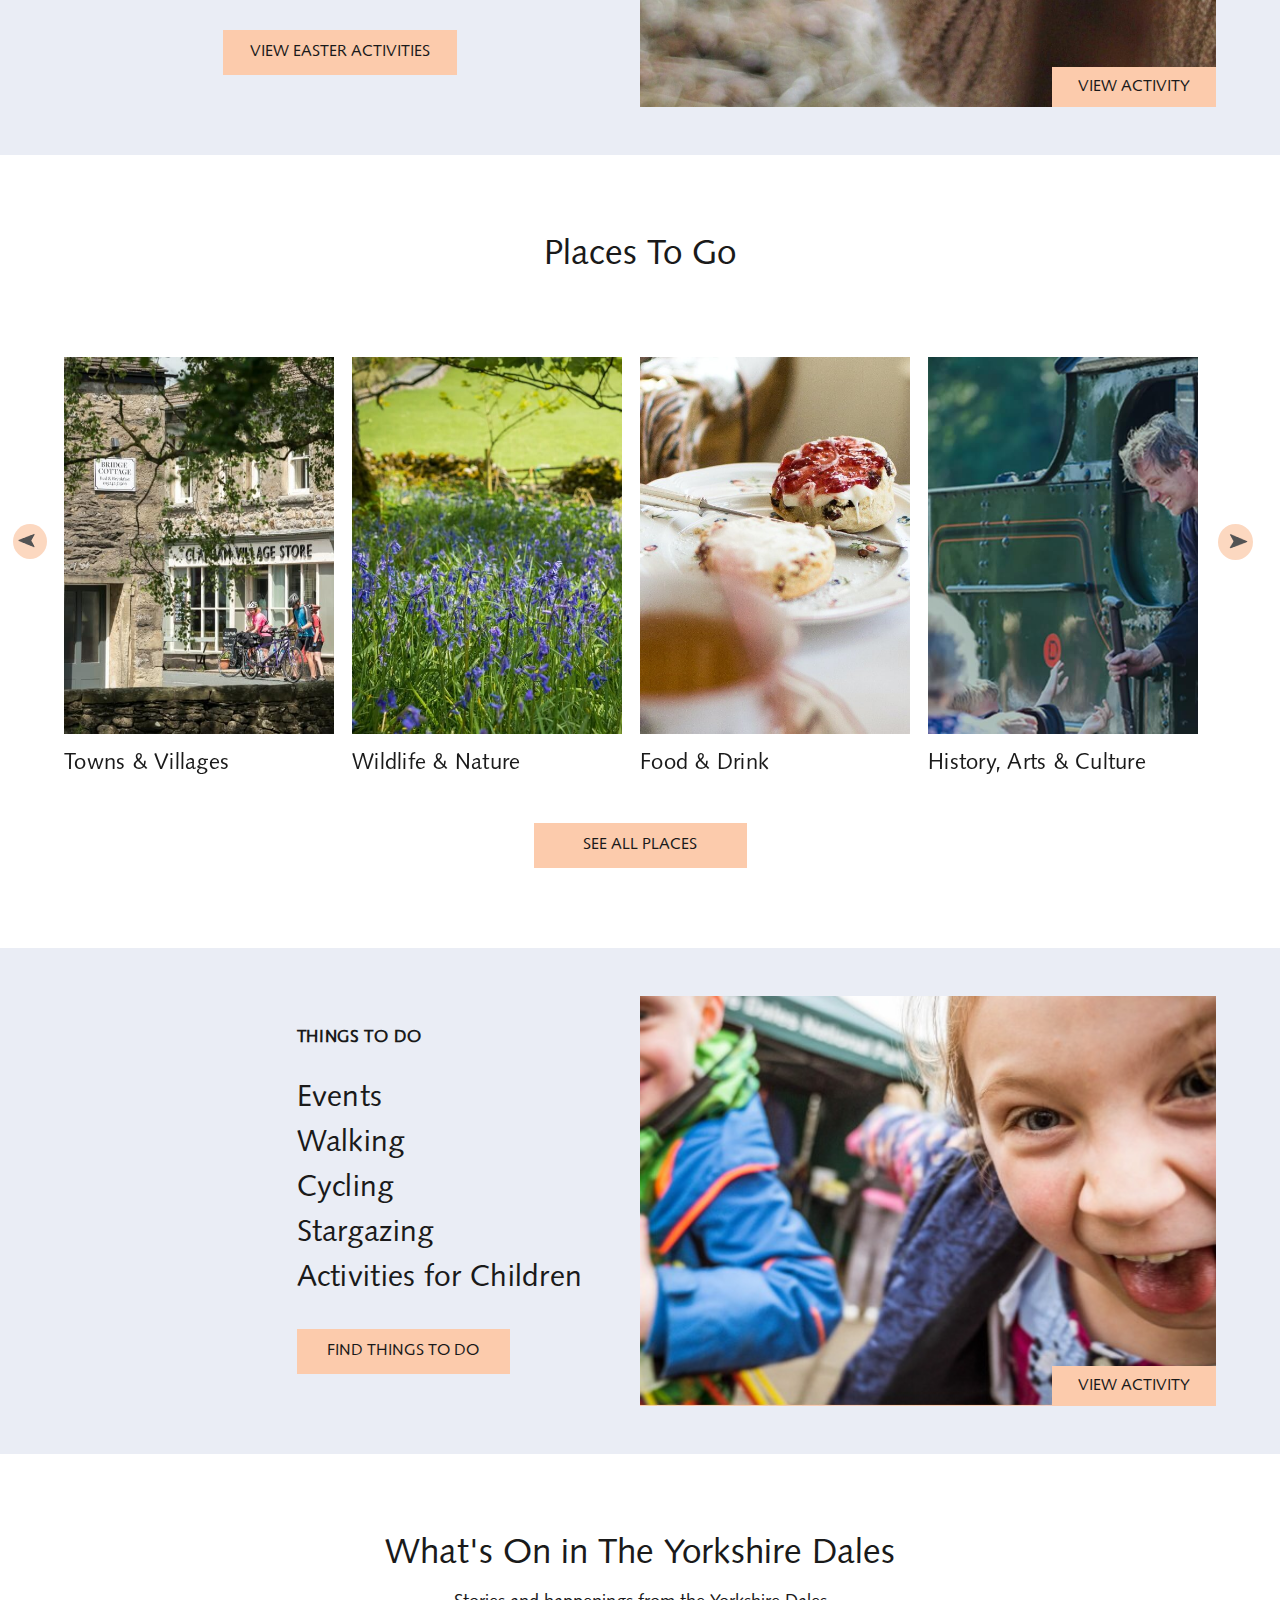
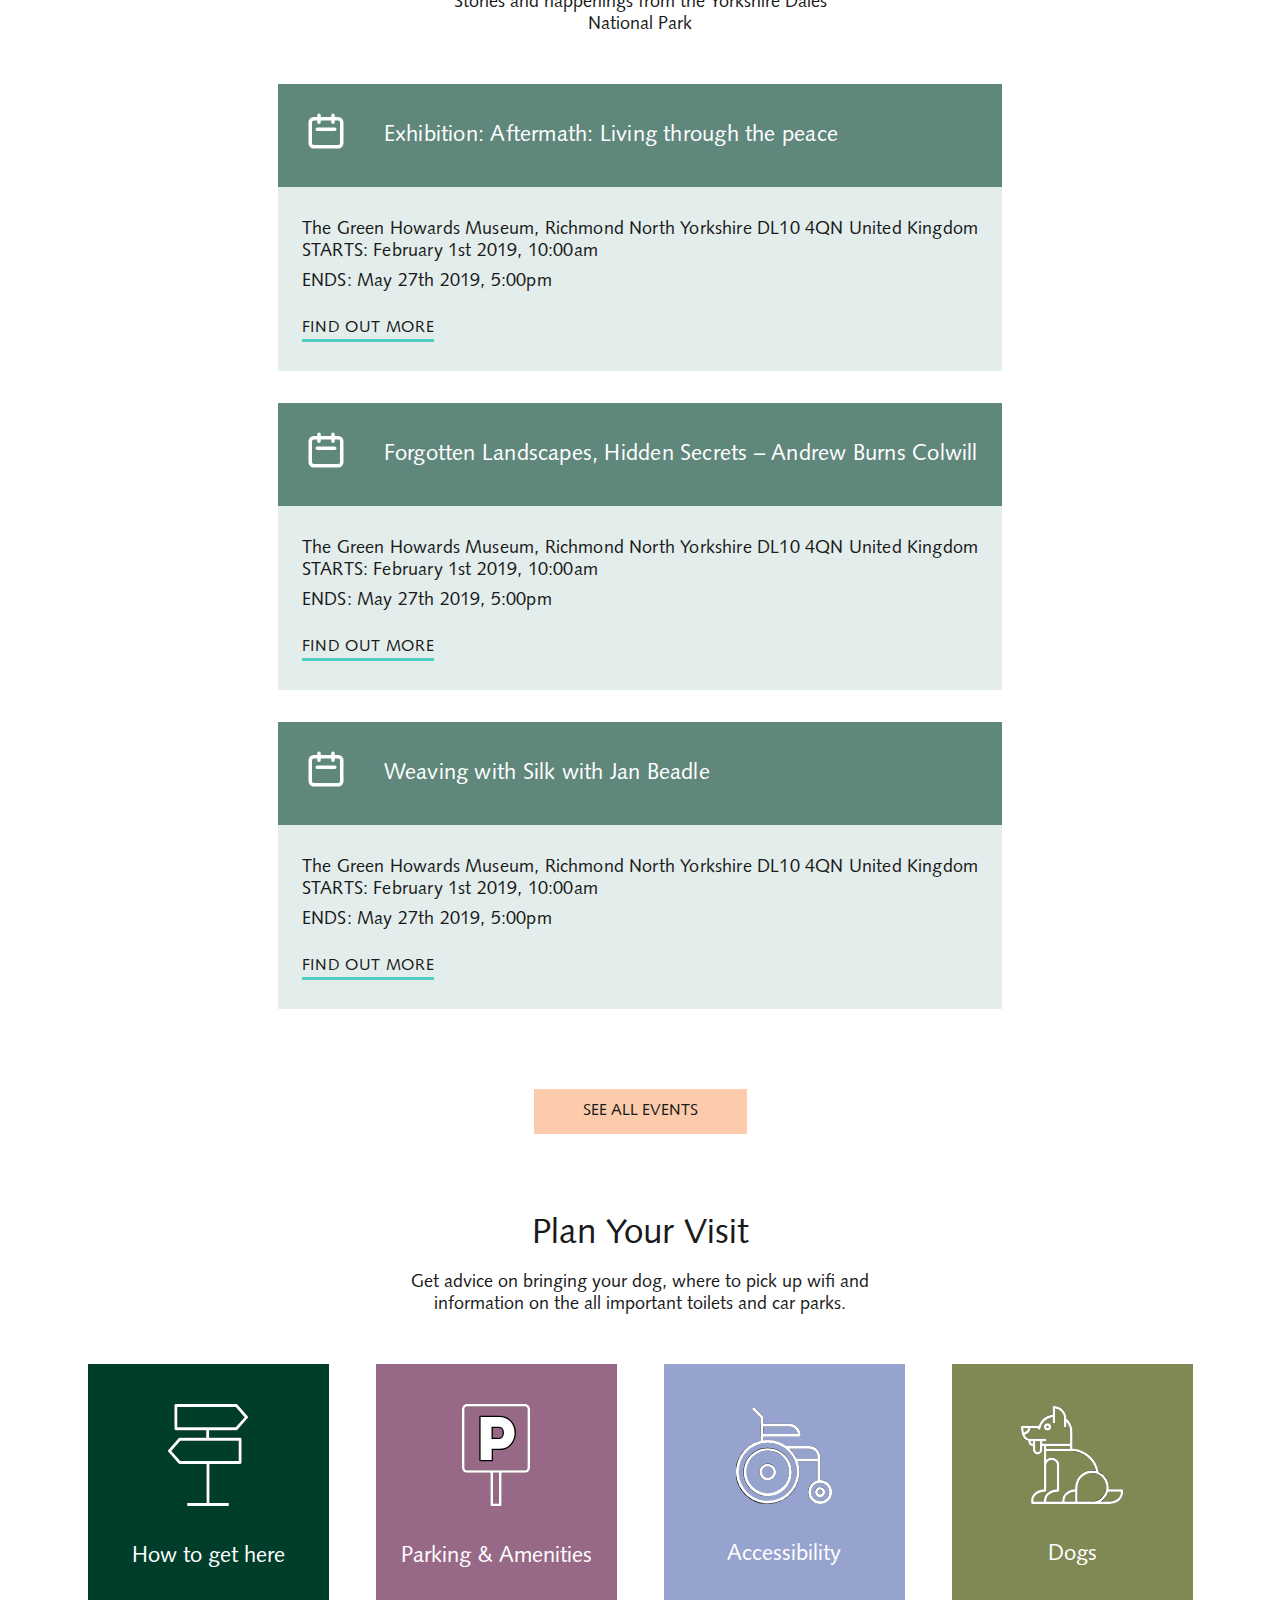
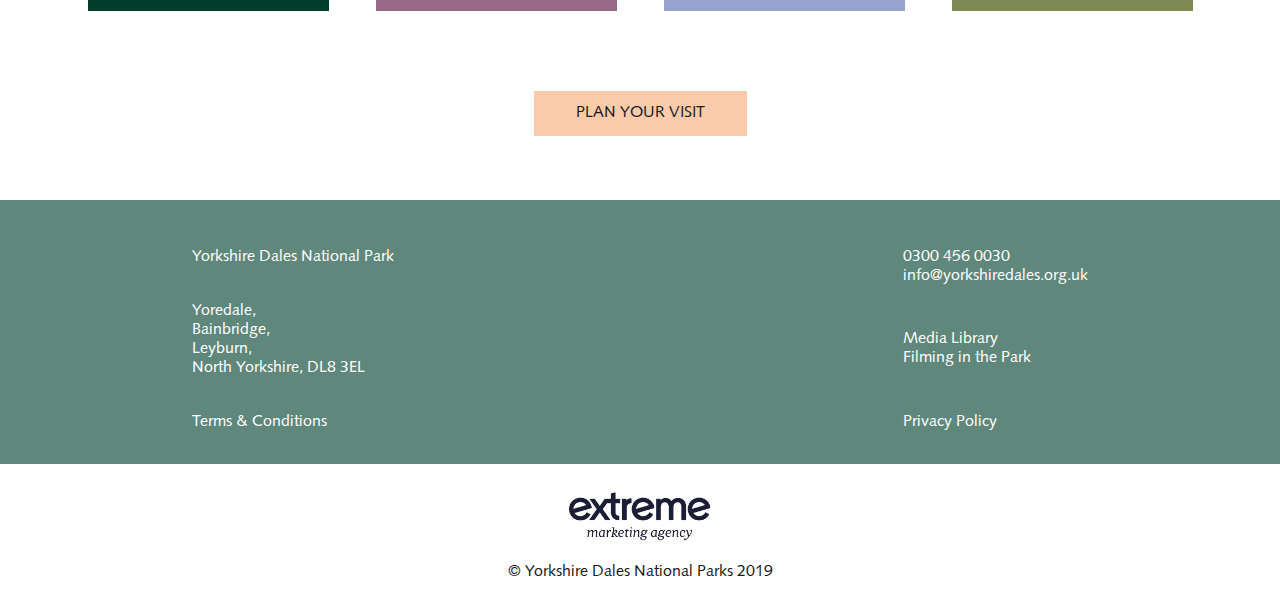
==== commit 18d62928: "small ui fix" ====
--- a/index.html
+++ b/index.html
@@ -240,20 +240,28 @@
         important toilets and car parks.</p>
     <div class="d-flex space-between section-six__content ">
         <div class="section-six__content__first">
-            <img src="public/images/DirectionIcon.svg" alt="signpost icon">
-            <p>How to get here</p>
+            <a href="#">
+                <img src="public/images/DirectionIcon.svg" alt="signpost icon">
+                <p>How to get here</p>
+            </a>
         </div>
         <div class="section-six__content__second">
-            <img src="public/images/ParkingIcon.svg" alt="parking icon">
-            <p>Parking & Amenities</p>
+            <a href="#">
+                <img src="public/images/ParkingIcon.svg" alt="parking icon">
+                <p>Parking & Amenities</p>
+            </a>
         </div>
         <div class="section-six__content__third">
-            <img src="public/images/WheelchairIcon.svg" alt="wheelchair icon">
-            <p>Accessibility</p>
+            <a href="#">
+                <img src="public/images/WheelchairIcon.svg" alt="wheelchair icon">
+                <p>Accessibility</p>
+            </a>
         </div>
         <div class="section-six__content__fourth">
-            <img src="public/images/DogIcon.svg" alt="dog icon">
-            <p>Dogs</p>
+            <a href="#">
+                <img src="public/images/DogIcon.svg" alt="dog icon">
+                <p>Dogs</p>
+            </a>
         </div>
     </div>
     <div class="see-all-link-container">
--- a/public/styles/index-min.css
+++ b/public/styles/index-min.css
@@ -1 +1 @@
-@font-face{font-family:'Syntax LT Std Roman';src:url(../fonts/SyntaxLTStd-Roman.otf)}*{margin:0;padding:0;box-sizing:border-box}a{text-decoration:none;color:var(--text-colour)}html{overflow-x:hidden}body{font-family:'Syntax LT Std Roman',sans-serif;color:var(--text-colour);font-size:var(--font-reg);max-width:1460px;margin:auto}:root{--white:#FFFFFF;--green-highlight:#50CFC1;--salmon:#FCCBAC;--blue-grey:#96A3CF;--light-blue-grey:#EAEDF5;--green-yellow:#7F8954;--green-darkest:#003D2A;--green-dark:#397266;--green-mid-1:#53857F;--green-mid-2:#5F877B;--green-light:#AACAC7;--green-lightest:#E3EDEC;--plum:#986987;--text-colour:#1A1A1A;--font-reg:16px;--font-reg-1:17px;--font-reg-2:18px;--font-reg-6:22px;--font-med:25px;--font-medx:30px;--font-large:35px;--font-largest:50px;--border-radius:4px}.wrapper{width:70%;margin:auto}.d-flex{display:flex}.space-between{justify-content:space-between}.flex-2{flex-basis:49%}.align-c{text-align:center}.section-headings{font-size:var(--font-large);text-align:center;margin-bottom:5rem;font-weight:400}.section-intro-small{font-size:var(--font-reg-2);text-align:center}.mb-small{margin-bottom:1rem}.see-all-link-container{text-align:center;margin-top:3rem}.see-all-link{background:var(--salmon);display:inline-block;height:45px;width:213px;text-align:center;line-height:45px}.view-activity-link{background:var(--salmon);height:40px;width:164px;line-height:40px;text-align:center}.header{display:flex;flex-direction:column;height:745px;justify-content:space-between;background:url(../images/background-large.png);background-size:cover}.header__wrapper{position:relative}.header__logo{background:var(--green-mid-1);display:inline-block;position:absolute;left:15%;height:130px;width:130px;padding:1rem}.header__nav{background:var(--white);padding-right:15%;letter-spacing:.16px;height:50px;padding-left:12%;margin-left:15%}.header__nav--main{background:var(--green-light);font-size:var(--font-reg-2);letter-spacing:.18px;padding-left:10%}.header__nav__ul{display:flex;list-style:none;justify-content:flex-end;height:100%;align-items:center}.header__nav li{padding:.15rem .6rem;border-radius:var(--border-radius);margin-left:1rem}.header__nav li:hover{background:var(--green-light)}.header__nav--main li{margin-left:2rem}.header__nav--main li:hover{background:var(--white)}.header__welcome{text-align:center;font-size:var(--font-largest);color:var(--white);text-shadow:0 3px 54px #0000007A;letter-spacing:.5px;font-weight:400}.header__modal{display:none}.header__modal__button{display:none}.header__photo-credit{align-self:flex-end;margin-right:15%;color:var(--white);width:541px}.header__photo-credit__icon{background:var(--green-dark);padding:.5rem 0 0 .5rem}.header__photo-credit__text{padding:1.5rem 2rem;background:var(--green-darkest);letter-spacing:.16px}.section-one{margin-bottom:5rem}.section-one__intro{text-align:center;letter-spacing:.18px;font-size:var(--font-reg-2);width:55%;margin:3.5rem auto}.section-one__background--first{background:url(../images/section-one-background-1.jpg);background-size:cover}.section-one__background--second{background:url(../images/section-one-background-2.jpg);background-size:cover}.section-one__small{padding-top:5rem;padding-bottom:1rem;font-size:var(--font-reg-1);letter-spacing:1.19px;color:var(--white)}.section-one__large{font-size:var(--font-large);padding-bottom:2rem;color:var(--white);font-weight:400}.section-one__link{font-size:var(--font-reg-2);display:inline-block;margin-bottom:3.4rem}.section-one__link--green{background:var(--green-highlight);padding:.75rem 2rem}.section-one__link--salmon{background:var(--salmon);padding:.75rem 1rem}.activities{background:var(--light-blue-grey);padding:3rem 0}.activities__container{justify-content:flex-end}.activities__content{margin-bottom:2rem;position:relative}.activities__intro{margin:2rem 0;font-size:var(--font-reg-1);letter-spacing:.68px}.section-two__footprint--one{position:absolute;left:-30%;bottom:5%}.activities__list{list-style:none;font-size:var(--font-medx);letter-spacing:.3px;margin-bottom:2rem}.activities__list li{position:relative;margin-bottom:.5rem}.activities__list li:hover{text-decoration:underline;text-decoration-color:var(--green-highlight);cursor:pointer}.activities__list li:hover::before{content:'';position:absolute;left:-12%;width:30px;height:30px;background:url(../images/arrow-right.png)}.activities__view-all{width:234px}.activities__image{background:url(../images/lambing.jpg);background-size:cover;flex-basis:50%;margin-left:5%;display:flex;align-items:flex-end;justify-content:flex-end;position:relative}.section-two__footprint--two{position:absolute;bottom:-15%;left:20%}.section-three{margin:5rem auto}.section-three__carousel{position:relative}.section-three__carousel::after{position:absolute;content:'';height:3px;width:15%;background:var(--green-highlight);bottom:-2%}.section-three__carousel__item{height:350px;width:250px}.slick-slide{margin-right:18px}.section-three__carousel button.slick-prev,button.slick-next{top:40%!important}.slick-next:before,.slick-prev:before{content:url(../images/arrow-left.png)!important;background:var(--salmon);border-radius:50%;position:absolute;right:60%!important;padding:.25rem}.slick-next:before{content:url(../images/arrow-right.png)!important;right:-60%!important}.section-three__carousel__item img{width:100%}.section-three__carousel__item p{font-size:var(--font-reg-6);letter-spacing:.25px;margin-top:1rem}.activities__list--second{width:357px}.section-four__footprint--one{position:absolute;left:-30%;top:30%}.activities__image--second{background:url(../images/children.jpg);background-size:cover}.section-four__footprint--two{position:absolute;top:-8%;right:5%}.section-five{margin:5rem auto}.section-five__events{margin-top:3rem}.section-five__event{width:32%}.section-five__event h4{font-size:var(--font-reg-6);color:var(--white);background:var(--green-mid-2);font-weight:400;padding:1rem 1.5rem;letter-spacing:.22px;height:103px;display:flex;align-items:center}.section-five__event span{margin-right:5%}.section-five__event svg{height:42px;width:48px}.section-five__event__content{font-size:var(--font-reg-2);padding:2rem 1.5rem;background:var(--green-lightest);letter-spacing:.18px}.section-five__event-end{margin:.5rem 0 1.5rem 0}.section-five__event-more{font-size:var(--font-reg);position:relative;letter-spacing:.64px}.section-five__event-more::after{position:absolute;content:'';height:3px;width:100%;background:var(--green-highlight);bottom:-40%;left:0}.section-five__event-more:hover::before{content:'';position:absolute;right:-25%;width:30px;height:30px;background:url(../images/arrow-right.png)}.section-five__events__see-all{background:var(--salmon);height:45px;width:213px;line-height:45px;text-align:center;display:inline-block}.section-six{margin-bottom:4rem}.section-six__content{margin-top:3rem;font-size:var(--font-reg-6)}.section-six__content div{height:247px;width:241px;color:var(--white);display:flex;justify-content:center;align-items:center;flex-direction:column}.section-six__content p{margin-top:1.8rem}.section-six__content__first{background:var(--green-darkest)}.section-six__content__first img{height:102px}.section-six__content__second{background:var(--plum)}.section-six__content__third{background:var(--blue-grey)}.section-six__content__fourth{background:var(--green-yellow)}.footer{background:var(--green-mid-2)}.footer a{color:var(--white);text-decoration:none}.footer__container{padding:5.8rem 14em 5.8rem 14rem;color:var(--white);display:flex}.footer__content{display:flex;flex-direction:column;justify-content:space-between;height:200px;padding-top:1rem}.footer__content--first{margin-right:8%}.footer__content--second{margin-right:15%}.footer__logos{display:grid;grid-template-rows:auto;grid-template-areas:'europarc viewranger' 'nationalparks investors';grid-row-gap:1rem;grid-column-gap:3rem}.footer__logos__ranger{align-self:center;justify-self:center}.footer__logos__national{align-self:end}.footer__logos__investors{align-self:end}.footer__extreme{display:flex;background:var(--white);padding:1.75rem 0}.footer__extreme__logo{text-align:right;flex-basis:55%}.footer__extreme__branding{flex-basis:30%;align-self:center;text-align:right}@media (max-width:700px){.header__photo-credit{width:100%}.section-one .d-flex{flex-direction:column}.section-one__background--first{margin-bottom:2rem}.activities__container{flex-direction:column}.activities__list{padding-left:1rem;list-style-type:disc}.activities__image{min-height:350px;margin-left:0}.activities__list li:hover::before{content:unset}}@media (max-width:1300px){.wrapper{width:90%}.header__logo{left:0}.header__nav{display:none}.header__photo-credit{margin-right:0}.header__modal__button{position:absolute;right:0;margin:.5rem;border:none;display:inline-block;cursor:pointer;padding:.5rem .5rem 0;border-radius:var(--border-radius);background:unset}.header__modal__button svg{fill:var(--green-darkest)}.header__modal{position:fixed;z-index:1;padding-top:100px;left:0;top:0;font-size:var(--font-reg-6);width:100%;height:100%;overflow:auto;background-color:#000;background-color:rgba(0,0,0,.4)}.header__modal__content{background-color:var(--white);margin:auto;padding:2rem;border:1px solid #888;width:80%}.header__modal__close{color:#aaa;float:right;font-size:28px;font-weight:700}.header__modal__close:focus,.header__modal__close:hover{color:#000;text-decoration:none;cursor:pointer}.header__modal__content ul{list-style:none;text-align:center;line-height:2.25rem}.header__modal__content--first{padding-top:3rem}.header__modal__content--second{padding:3rem 0;position:relative}.header__modal__content--second::before{position:absolute;content:'';height:2px;width:50%;top:8%;right:25%;background:var(--green-highlight)}.header__modal__content--first a,.header__modal__content--second a{padding:.25rem 1rem;border-radius:var(--border-radius)}.header__modal__content--first a:hover,.header__modal__content--second a:hover{background:var(--green-light);color:var(--white)}.section-one__intro{width:80%}.section-four__footprint--one,.section-four__footprint--two,.section-two__footprint--one,.section-two__footprint--two{display:none}.activities__list--second{width:100%}.activities__image,.activities__image--second{background-position:bottom}.section-three__carousel::after{display:none}.section-five__events{flex-wrap:wrap;justify-content:center}.section-five__event{width:auto;margin-bottom:2rem}.section-six__content{flex-wrap:wrap;justify-content:space-around}.section-six__content div{margin-bottom:2rem}.footer__container{padding:2rem 0;width:70%;margin:auto;flex-wrap:wrap;justify-content:space-between}.footer__content--first{margin-right:0}.footer__content--second{margin-right:0}.footer__logos{display:none}.footer__extreme{flex-direction:column;align-items:center}.footer__extreme__branding{margin-top:1rem}}@media (min-width:1300px) and (max-width:1460px){.section-five__event h4{min-height:145px}}+@font-face{font-family:'Syntax LT Std Roman';src:url(../fonts/SyntaxLTStd-Roman.otf)}*{margin:0;padding:0;box-sizing:border-box}a{text-decoration:none;color:var(--text-colour)}html{overflow-x:hidden}body{font-family:'Syntax LT Std Roman',sans-serif;color:var(--text-colour);font-size:var(--font-reg);max-width:1460px;margin:auto}:root{--white:#FFFFFF;--green-highlight:#50CFC1;--salmon:#FCCBAC;--blue-grey:#96A3CF;--light-blue-grey:#EAEDF5;--green-yellow:#7F8954;--green-darkest:#003D2A;--green-dark:#397266;--green-mid-1:#53857F;--green-mid-2:#5F877B;--green-light:#AACAC7;--green-lightest:#E3EDEC;--plum:#986987;--text-colour:#1A1A1A;--font-reg:16px;--font-reg-1:17px;--font-reg-2:18px;--font-reg-6:22px;--font-med:25px;--font-medx:30px;--font-large:35px;--font-largest:50px;--border-radius:4px}.wrapper{width:70%;margin:auto}.d-flex{display:flex}.space-between{justify-content:space-between}.flex-2{flex-basis:49%}.align-c{text-align:center}.section-headings{font-size:var(--font-large);text-align:center;margin-bottom:5rem;font-weight:400}.section-intro-small{font-size:var(--font-reg-2);text-align:center}.mb-small{margin-bottom:1rem}.see-all-link-container{text-align:center;margin-top:3rem}.see-all-link{background:var(--salmon);display:inline-block;height:45px;width:213px;text-align:center;line-height:45px}.view-activity-link{background:var(--salmon);height:40px;width:164px;line-height:40px;text-align:center}.header{display:flex;flex-direction:column;height:745px;justify-content:space-between;background:url(../images/background-large.png);background-size:cover}.header__wrapper{position:relative}.header__logo{background:var(--green-mid-1);display:inline-block;position:absolute;left:15%;height:130px;width:130px;padding:1rem}.header__nav{background:var(--white);padding-right:15%;letter-spacing:.16px;height:50px;padding-left:12%;margin-left:15%}.header__nav--main{background:var(--green-light);font-size:var(--font-reg-2);letter-spacing:.18px;padding-left:10%}.header__nav__ul{display:flex;list-style:none;justify-content:flex-end;height:100%;align-items:center}.header__nav li{padding:.15rem .6rem;border-radius:var(--border-radius);margin-left:1rem}.header__nav li:hover{background:var(--green-light)}.header__nav--main li{margin-left:2rem}.header__nav--main li:hover{background:var(--white)}.header__welcome{text-align:center;font-size:var(--font-largest);color:var(--white);text-shadow:0 3px 54px #0000007A;letter-spacing:.5px;font-weight:400}.header__modal{display:none}.header__modal__button{display:none}.header__photo-credit{align-self:flex-end;margin-right:15%;color:var(--white);width:541px}.header__photo-credit__icon{background:var(--green-dark);padding:.5rem 0 0 .5rem}.header__photo-credit__text{padding:1.5rem 2rem;background:var(--green-darkest);letter-spacing:.16px}.section-one{margin-bottom:5rem}.section-one__intro{text-align:center;letter-spacing:.18px;font-size:var(--font-reg-2);width:55%;margin:3.5rem auto}.section-one__background--first{background:url(../images/section-one-background-1.jpg);background-size:cover}.section-one__background--second{background:url(../images/section-one-background-2.jpg);background-size:cover}.section-one__small{padding-top:5rem;padding-bottom:1rem;font-size:var(--font-reg-1);letter-spacing:1.19px;color:var(--white)}.section-one__large{font-size:var(--font-large);padding-bottom:2rem;color:var(--white);font-weight:400}.section-one__link{font-size:var(--font-reg-2);display:inline-block;margin-bottom:3.4rem}.section-one__link--green{background:var(--green-highlight);padding:.75rem 2rem}.section-one__link--salmon{background:var(--salmon);padding:.75rem 1rem}.activities{background:var(--light-blue-grey);padding:3rem 0}.activities__container{justify-content:flex-end}.activities__content{margin-bottom:2rem;position:relative}.activities__intro{margin:2rem 0;font-size:var(--font-reg-1);letter-spacing:.68px}.section-two__footprint--one{position:absolute;left:-30%;bottom:5%}.activities__list{list-style:none;font-size:var(--font-medx);letter-spacing:.3px;margin-bottom:2rem}.activities__list li{position:relative;margin-bottom:.5rem}.activities__list li:hover{text-decoration:underline;text-decoration-color:var(--green-highlight);cursor:pointer}.activities__list li:hover::before{content:'';position:absolute;left:-12%;width:30px;height:30px;background:url(../images/arrow-right.png)}.activities__view-all{width:234px}.activities__image{background:url(../images/lambing.jpg);background-size:cover;flex-basis:50%;margin-left:5%;display:flex;align-items:flex-end;justify-content:flex-end;position:relative}.section-two__footprint--two{position:absolute;bottom:-15%;left:20%}.section-three{margin:5rem auto}.section-three__carousel{position:relative}.section-three__carousel::after{position:absolute;content:'';height:3px;width:15%;background:var(--green-highlight);bottom:-2%}.section-three__carousel__item{height:350px;width:250px}.slick-slide{margin-right:18px}.section-three__carousel button.slick-prev,button.slick-next{top:40%!important}.slick-next:before,.slick-prev:before{content:url(../images/arrow-left.png)!important;background:var(--salmon);border-radius:50%;position:absolute;right:60%!important;padding:.25rem}.slick-next:before{content:url(../images/arrow-right.png)!important;right:-60%!important}.section-three__carousel__item img{width:100%}.section-three__carousel__item p{font-size:var(--font-reg-6);letter-spacing:.25px;margin-top:1rem}.activities__list--second{width:357px}.section-four__footprint--one{position:absolute;left:-30%;top:30%}.activities__image--second{background:url(../images/children.jpg);background-size:cover}.section-four__footprint--two{position:absolute;top:-8%;right:5%}.section-five{margin:5rem auto}.section-five__events{margin-top:3rem}.section-five__event{width:32%}.section-five__event h4{font-size:var(--font-reg-6);color:var(--white);background:var(--green-mid-2);font-weight:400;padding:1rem 1.5rem;letter-spacing:.22px;height:103px;display:flex;align-items:center}.section-five__event span{margin-right:5%}.section-five__event svg{height:42px;width:48px}.section-five__event__content{font-size:var(--font-reg-2);padding:2rem 1.5rem;background:var(--green-lightest);letter-spacing:.18px}.section-five__event-end{margin:.5rem 0 1.5rem 0}.section-five__event-more{font-size:var(--font-reg);position:relative;letter-spacing:.64px}.section-five__event-more::after{position:absolute;content:'';height:3px;width:100%;background:var(--green-highlight);bottom:-40%;left:0}.section-five__event-more:hover::before{content:'';position:absolute;right:-25%;width:30px;height:30px;background:url(../images/arrow-right.png)}.section-five__events__see-all{background:var(--salmon);height:45px;width:213px;line-height:45px;text-align:center;display:inline-block}.section-six{margin-bottom:4rem}.section-six__content{margin-top:3rem;font-size:var(--font-reg-6)}.section-six__content div{height:247px;width:241px;color:var(--white);display:flex;justify-content:center;align-items:center;flex-direction:column}.section-six__content a{display:block;text-align:center;color:#fff}.section-six__content p{margin-top:1.8rem}.section-six__content__first{background:var(--green-darkest)}.section-six__content__first img{height:102px}.section-six__content__second{background:var(--plum)}.section-six__content__third{background:var(--blue-grey)}.section-six__content__fourth{background:var(--green-yellow)}.footer{background:var(--green-mid-2)}.footer a{color:var(--white);text-decoration:none}.footer__container{padding:5.8rem 14em 5.8rem 14rem;color:var(--white);display:flex}.footer__content{display:flex;flex-direction:column;justify-content:space-between;height:200px;padding-top:1rem}.footer__content--first{margin-right:8%}.footer__content--second{margin-right:15%}.footer__logos{display:grid;grid-template-rows:auto;grid-template-areas:'europarc viewranger' 'nationalparks investors';grid-row-gap:1rem;grid-column-gap:3rem}.footer__logos__ranger{align-self:center;justify-self:center}.footer__logos__national{align-self:end}.footer__logos__investors{align-self:end}.footer__extreme{display:flex;background:var(--white);padding:1.75rem 0}.footer__extreme__logo{text-align:right;flex-basis:55%}.footer__extreme__branding{flex-basis:30%;align-self:center;text-align:right}@media (max-width:700px){.header__photo-credit{width:100%}.section-one .d-flex{flex-direction:column}.section-one__background--first{margin-bottom:2rem}.activities__container{flex-direction:column}.activities__list{padding-left:1rem;list-style-type:disc}.activities__image{min-height:350px;margin-left:0}.activities__list li:hover::before{content:unset}}@media (max-width:1300px){.wrapper{width:90%}.header__logo{left:0}.header__nav{display:none}.header__photo-credit{margin-right:0}.header__modal__button{position:absolute;right:0;margin:.5rem;border:none;display:inline-block;cursor:pointer;padding:.5rem .5rem 0;border-radius:var(--border-radius);background:unset}.header__modal__button svg{fill:var(--green-darkest)}.header__modal{position:fixed;z-index:1;padding-top:100px;left:0;top:0;font-size:var(--font-reg-6);width:100%;height:100%;overflow:auto;background-color:#000;background-color:rgba(0,0,0,.4)}.header__modal__content{background-color:var(--white);margin:auto;padding:2rem;border:1px solid #888;width:80%}.header__modal__close{color:#aaa;float:right;font-size:28px;font-weight:700}.header__modal__close:focus,.header__modal__close:hover{color:#000;text-decoration:none;cursor:pointer}.header__modal__content ul{list-style:none;text-align:center;line-height:2.25rem}.header__modal__content--first{padding-top:3rem}.header__modal__content--second{padding:3rem 0;position:relative}.header__modal__content--second::before{position:absolute;content:'';height:2px;width:50%;top:8%;right:25%;background:var(--green-highlight)}.header__modal__content--first a,.header__modal__content--second a{padding:.25rem 1rem;border-radius:var(--border-radius)}.header__modal__content--first a:hover,.header__modal__content--second a:hover{background:var(--green-light);color:var(--white)}.section-one__intro{width:80%}.section-four__footprint--one,.section-four__footprint--two,.section-two__footprint--one,.section-two__footprint--two{display:none}.activities__list--second{width:100%}.activities__image,.activities__image--second{background-position:bottom}.section-three__carousel::after{display:none}.section-five__events{flex-wrap:wrap;justify-content:center}.section-five__event{width:auto;margin-bottom:2rem}.section-six__content{flex-wrap:wrap;justify-content:space-around}.section-six__content div{margin-bottom:2rem}.footer__container{padding:2rem 0;width:70%;margin:auto;flex-wrap:wrap;justify-content:space-between}.footer__content--first{margin-right:0}.footer__content--second{margin-right:0}.footer__logos{display:none}.footer__extreme{flex-direction:column;align-items:center}.footer__extreme__branding{margin-top:1rem}}@media (min-width:1300px) and (max-width:1460px){.section-five__event h4{min-height:145px}}